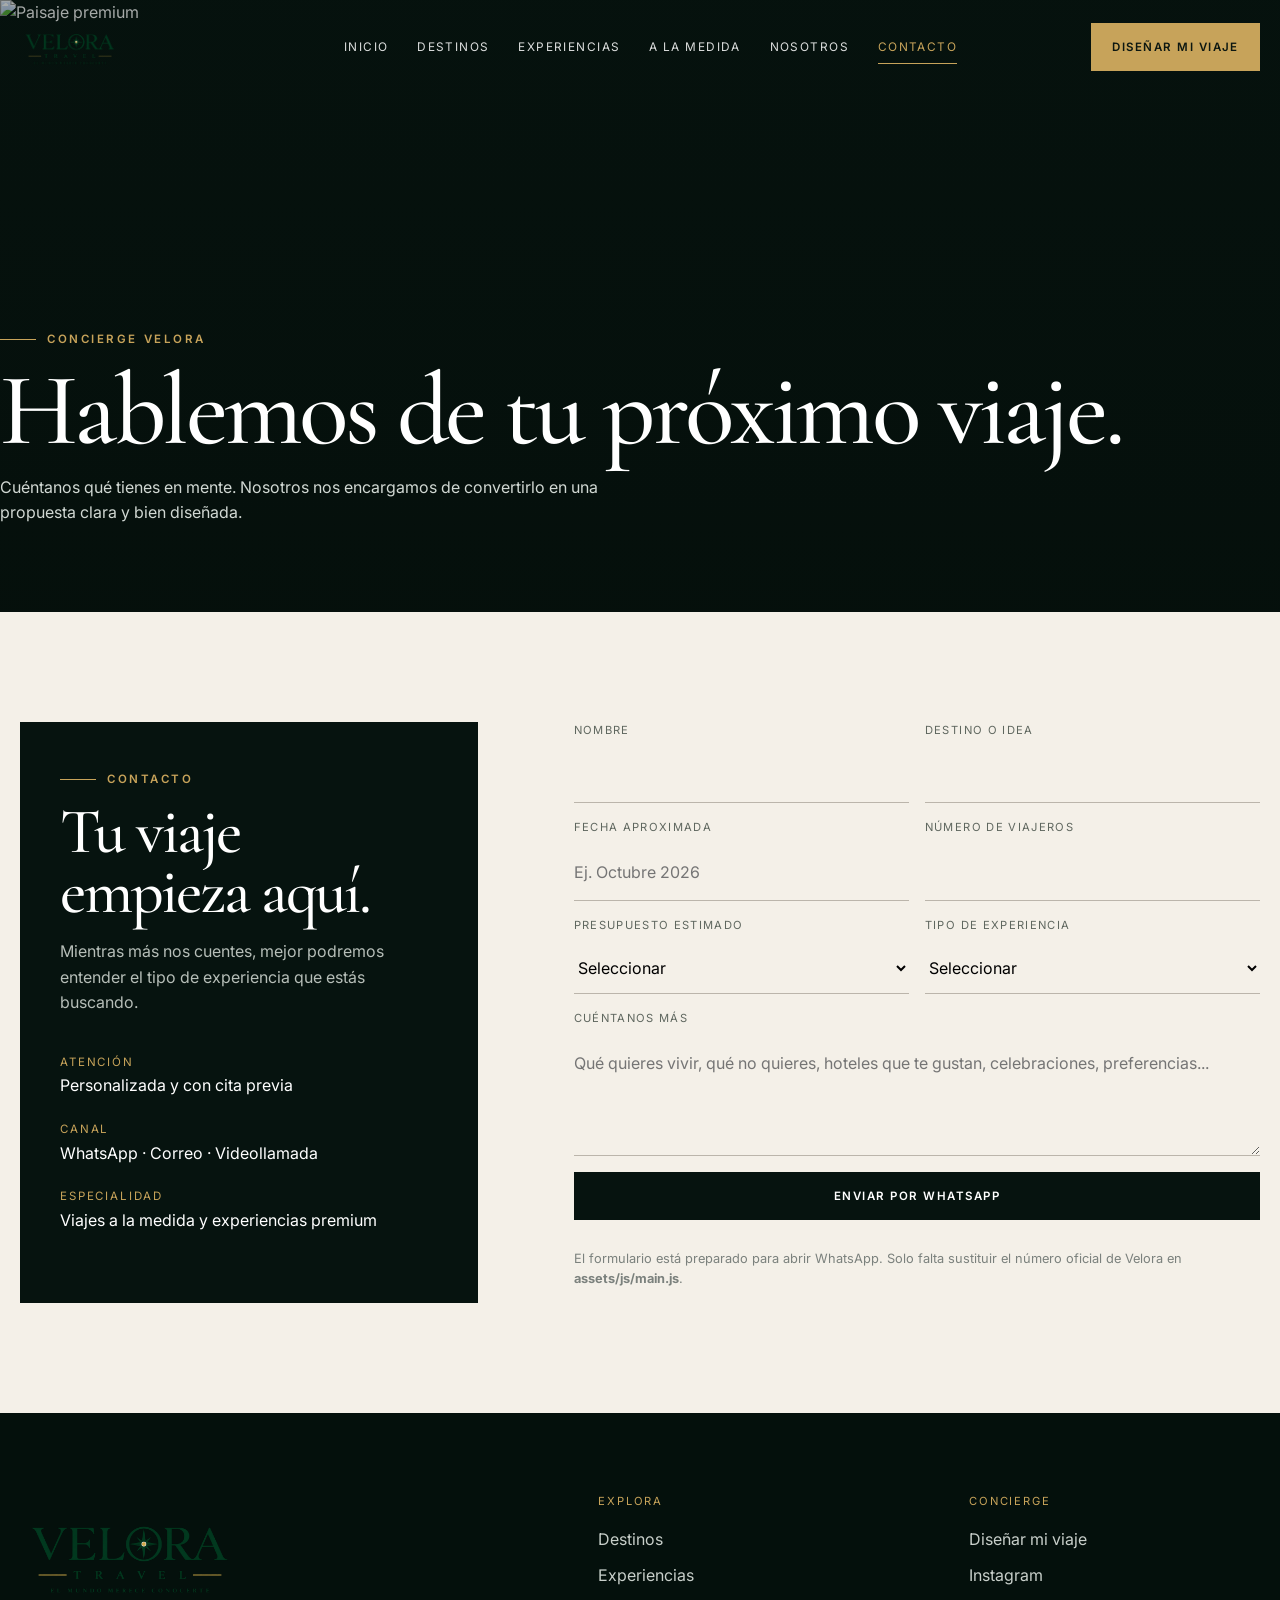
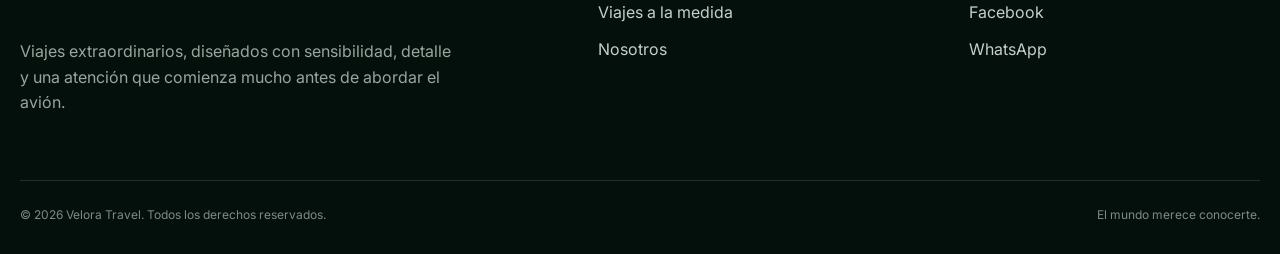
==== contacto.html @ b44f4434 "Sitio web inicial de Velora Travel" ====
<!doctype html>
<html lang="es">
<head>
  <meta charset="utf-8">
  <meta name="viewport" content="width=device-width, initial-scale=1">
  <title>Contacto | Velora Travel</title>
  <meta name="description" content="Contacta a Velora Travel y comienza a diseñar tu próximo viaje.">
  <link rel="stylesheet" href="assets/css/styles.css">
</head>
<body>

<header class="site-header">
  <div class="container header-inner">
    <a class="brand" href="index.html" aria-label="Velora Travel">
      <img src="assets/img/velora-logo.png" alt="Velora Travel">
    </a>
    <nav class="nav" aria-label="Navegación principal">
      <a class="" href="index.html">Inicio</a>
<a class="" href="destinos.html">Destinos</a>
<a class="" href="experiencias.html">Experiencias</a>
<a class="" href="viajes-a-medida.html">A la medida</a>
<a class="" href="nosotros.html">Nosotros</a>
<a class="active" href="contacto.html">Contacto</a>
    </nav>
    <div class="header-cta">
      <a class="btn btn-gold" href="contacto.html">Diseñar mi viaje</a>
      <button class="menu-toggle" aria-label="Abrir menú"><span></span></button>
    </div>
  </div>
</header>


<main>
  <section class="page-hero">
    <div class="hero-media">
      <img src="https://images.unsplash.com/photo-1469474968028-56623f02e42e?auto=format&fit=crop&w=2200&q=90" alt="Paisaje premium">
    </div>
    <div class="container hero-content">
      <span class="eyebrow">Concierge Velora</span>
      <h1 class="section-title">Hablemos de tu próximo viaje.</h1>
      <p>Cuéntanos qué tienes en mente. Nosotros nos encargamos de convertirlo en una propuesta clara y bien diseñada.</p>
    </div>
  </section>

  <section class="section">
    <div class="container contact-grid">
      <aside class="contact-card reveal">
        <span class="eyebrow">Contacto</span>
        <h2 class="section-title">Tu viaje empieza aquí.</h2>
        <p>Mientras más nos cuentes, mejor podremos entender el tipo de experiencia que estás buscando.</p>
        <div class="contact-list">
          <div><span>Atención</span><div>Personalizada y con cita previa</div></div>
          <div><span>Canal</span><div>WhatsApp · Correo · Videollamada</div></div>
          <div><span>Especialidad</span><div>Viajes a la medida y experiencias premium</div></div>
        </div>
      </aside>

      <form class="form reveal" id="travel-form">
        <div class="field"><label for="nombre">Nombre</label><input id="nombre" name="nombre" required></div>
        <div class="field"><label for="destino">Destino o idea</label><input id="destino" name="destino"></div>
        <div class="field"><label for="fecha">Fecha aproximada</label><input id="fecha" name="fecha" placeholder="Ej. Octubre 2026"></div>
        <div class="field"><label for="viajeros">Número de viajeros</label><input id="viajeros" name="viajeros" type="number" min="1"></div>
        <div class="field"><label for="presupuesto">Presupuesto estimado</label><select id="presupuesto" name="presupuesto"><option value="">Seleccionar</option><option>$50,000 – $100,000 MXN</option><option>$100,000 – $200,000 MXN</option><option>$200,000 – $400,000 MXN</option><option>$400,000+ MXN</option></select></div>
        <div class="field"><label for="experiencia">Tipo de experiencia</label><select id="experiencia" name="experiencia"><option value="">Seleccionar</option><option>Escapada premium</option><option>Luna de miel</option><option>Europa</option><option>Crucero</option><option>Safari</option><option>Viaje familiar</option><option>Otro</option></select></div>
        <div class="field full"><label for="mensaje">Cuéntanos más</label><textarea id="mensaje" name="mensaje" placeholder="Qué quieres vivir, qué no quieres, hoteles que te gustan, celebraciones, preferencias..."></textarea></div>
        <div class="field full"><button class="btn btn-dark" type="submit">Enviar por WhatsApp</button></div>
        <p class="form-note">El formulario está preparado para abrir WhatsApp. Solo falta sustituir el número oficial de Velora en <strong>assets/js/main.js</strong>.</p>
      </form>
    </div>
  </section>
</main>


<footer class="site-footer">
  <div class="container">
    <div class="footer-grid">
      <div>
        <img class="footer-logo" src="assets/img/velora-logo.png" alt="Velora Travel">
        <p class="footer-copy">Viajes extraordinarios, diseñados con sensibilidad, detalle y una atención que comienza mucho antes de abordar el avión.</p>
      </div>
      <div>
        <div class="footer-title">Explora</div>
        <div class="footer-links">
          <a href="destinos.html">Destinos</a>
          <a href="experiencias.html">Experiencias</a>
          <a href="viajes-a-medida.html">Viajes a la medida</a>
          <a href="nosotros.html">Nosotros</a>
        </div>
      </div>
      <div>
        <div class="footer-title">Concierge</div>
        <div class="footer-links">
          <a href="contacto.html">Diseñar mi viaje</a>
          <a href="#">Instagram</a>
          <a href="#">Facebook</a>
          <a href="#">WhatsApp</a>
        </div>
      </div>
    </div>
    <div class="footer-bottom">
      <span>© 2026 Velora Travel. Todos los derechos reservados.</span>
      <span>El mundo merece conocerte.</span>
    </div>
  </div>
</footer>

<script src="assets/js/main.js"></script>
</body>
</html>
---- assets/css/styles.css ----
@import url('https://fonts.googleapis.com/css2?family=Cormorant+Garamond:wght@400;500;600;700&family=Inter:wght@300;400;500;600&display=swap');

:root{
  --green-950:#06130f;
  --green-900:#0a1d16;
  --green-800:#0e2a1f;
  --green-700:#123d2a;
  --gold:#c7a35a;
  --gold-soft:#dcc48d;
  --ivory:#f4f0e8;
  --sand:#d8d0c4;
  --ink:#161816;
  --muted:#7d837e;
  --white:#ffffff;
  --max:1280px;
  --shadow:0 24px 70px rgba(0,0,0,.18);
}

*{box-sizing:border-box}
html{scroll-behavior:smooth}
body{
  margin:0;
  font-family:'Inter',sans-serif;
  background:var(--ivory);
  color:var(--ink);
  line-height:1.6;
}
body.menu-open{overflow:hidden}
img{max-width:100%;display:block}
a{text-decoration:none;color:inherit}
button,input,textarea,select{font:inherit}

.container{
  width:min(calc(100% - 40px),var(--max));
  margin-inline:auto;
}

.eyebrow{
  display:inline-flex;
  align-items:center;
  gap:.7rem;
  font-size:.72rem;
  letter-spacing:.22em;
  text-transform:uppercase;
  font-weight:600;
  color:var(--gold);
}
.eyebrow::before{
  content:"";
  width:36px;
  height:1px;
  background:currentColor;
}

.section{
  padding:110px 0;
}
.section-dark{
  background:var(--green-950);
  color:var(--ivory);
}
.section-title{
  margin:.8rem 0 1rem;
  font-family:'Cormorant Garamond',serif;
  font-size:clamp(2.7rem,5vw,5rem);
  font-weight:500;
  line-height:.95;
  letter-spacing:-.035em;
}
.section-lead{
  max-width:680px;
  color:#646b66;
  font-size:1rem;
}
.section-dark .section-lead{color:#aeb7b1}

.btn{
  display:inline-flex;
  align-items:center;
  justify-content:center;
  gap:.75rem;
  min-height:48px;
  padding:0 1.25rem;
  border:1px solid transparent;
  text-transform:uppercase;
  letter-spacing:.13em;
  font-size:.72rem;
  font-weight:600;
  transition:.3s ease;
  cursor:pointer;
}
.btn-gold{
  background:var(--gold);
  color:#0c1711;
}
.btn-gold:hover{background:var(--gold-soft);transform:translateY(-2px)}
.btn-outline{
  border-color:rgba(255,255,255,.36);
  color:var(--white);
  background:transparent;
}
.btn-outline:hover{border-color:var(--gold);color:var(--gold)}
.btn-dark{
  background:var(--green-950);
  color:white;
}
.btn-dark:hover{background:var(--green-700)}

.site-header{
  position:fixed;
  inset:0 0 auto 0;
  z-index:50;
  transition:.3s ease;
  color:white;
}
.site-header.scrolled{
  background:rgba(6,19,15,.94);
  backdrop-filter:blur(14px);
  box-shadow:0 10px 30px rgba(0,0,0,.12);
}
.header-inner{
  min-height:94px;
  display:grid;
  grid-template-columns:auto 1fr auto;
  align-items:center;
  gap:2rem;
}
.brand{
  display:flex;
  align-items:center;
}
.brand img{
  width:190px;
  max-height:56px;
  object-fit:contain;
  object-position:left center;
}
.nav{
  display:flex;
  justify-content:center;
  gap:1.8rem;
}
.nav a{
  font-size:.74rem;
  letter-spacing:.12em;
  text-transform:uppercase;
  color:rgba(255,255,255,.86);
  position:relative;
}
.nav a::after{
  content:"";
  position:absolute;
  left:0; right:100%;
  bottom:-8px;
  height:1px;
  background:var(--gold);
  transition:.3s ease;
}
.nav a:hover::after,.nav a.active::after{right:0}
.nav a.active{color:var(--gold)}
.header-cta{display:flex;align-items:center;gap:1rem}
.menu-toggle{
  display:none;
  width:44px;height:44px;
  border:1px solid rgba(255,255,255,.25);
  background:transparent;
  color:white;
  align-items:center;
  justify-content:center;
}
.menu-toggle span,.menu-toggle span::before,.menu-toggle span::after{
  display:block;width:18px;height:1px;background:currentColor;position:relative;
}
.menu-toggle span::before,.menu-toggle span::after{
  content:"";position:absolute;left:0;
}
.menu-toggle span::before{top:-6px}
.menu-toggle span::after{top:6px}

.hero{
  min-height:100svh;
  position:relative;
  color:white;
  display:flex;
  align-items:end;
  overflow:hidden;
  background:#06130f;
}
.hero-media{
  position:absolute;inset:0;
}
.hero-media::after{
  content:"";
  position:absolute;inset:0;
  background:
    linear-gradient(180deg,rgba(4,16,11,.28),rgba(4,16,11,.15) 40%,rgba(4,16,11,.86) 94%),
    linear-gradient(90deg,rgba(4,16,11,.72),rgba(4,16,11,.08) 60%);
}
.hero-media img{
  width:100%;height:100%;object-fit:cover;
  animation:slowZoom 18s ease-in-out infinite alternate;
}
@keyframes slowZoom{from{transform:scale(1.01)}to{transform:scale(1.08)}}
.hero-content{
  position:relative;
  z-index:2;
  padding:180px 0 88px;
  width:100%;
}
.hero-grid{
  display:grid;
  grid-template-columns:minmax(0,1.3fr) minmax(300px,.7fr);
  gap:5rem;
  align-items:end;
}
.hero h1{
  margin:1rem 0 1.4rem;
  max-width:880px;
  font-family:'Cormorant Garamond',serif;
  font-size:clamp(4rem,8.5vw,8.2rem);
  line-height:.83;
  font-weight:500;
  letter-spacing:-.055em;
}
.hero h1 em{
  color:var(--gold-soft);
  font-weight:400;
}
.hero-copy{
  max-width:500px;
  color:#d7ddd9;
  font-size:1.02rem;
}
.hero-actions{display:flex;gap:.8rem;flex-wrap:wrap;margin-top:2rem}
.hero-note{
  border-left:1px solid rgba(255,255,255,.35);
  padding-left:1.5rem;
  color:#d2d9d4;
  max-width:360px;
}
.hero-note strong{
  display:block;
  color:white;
  font-family:'Cormorant Garamond',serif;
  font-size:1.7rem;
  font-weight:500;
  margin-bottom:.5rem;
}

.intro-grid{
  display:grid;
  grid-template-columns:.8fr 1.2fr;
  gap:7rem;
  align-items:start;
}
.intro-copy p{max-width:720px;color:#5d655f;font-size:1.04rem}
.signature{
  margin-top:2.2rem;
  font-family:'Cormorant Garamond',serif;
  font-style:italic;
  font-size:1.6rem;
  color:var(--green-700);
}

.feature-grid{
  display:grid;
  grid-template-columns:repeat(3,1fr);
  gap:1px;
  background:#d8d2c7;
  border:1px solid #d8d2c7;
}
.feature{
  background:var(--ivory);
  padding:2.1rem;
  min-height:300px;
}
.feature-index{
  font-family:'Cormorant Garamond',serif;
  color:var(--gold);
  font-size:2rem;
}
.feature h3{
  margin:3.8rem 0 .7rem;
  font-family:'Cormorant Garamond',serif;
  font-size:2rem;
  font-weight:600;
}
.feature p{color:#707871;font-size:.92rem}

.destinations-grid{
  display:grid;
  grid-template-columns:1.2fr .8fr .8fr;
  grid-auto-rows:310px;
  gap:16px;
  margin-top:3rem;
}
.destination-card{
  position:relative;
  overflow:hidden;
  color:white;
  isolation:isolate;
}
.destination-card:first-child{grid-row:span 2}
.destination-card img{
  width:100%;height:100%;object-fit:cover;
  transition:transform .8s cubic-bezier(.2,.7,.2,1);
}
.destination-card::after{
  content:"";position:absolute;inset:0;
  background:linear-gradient(180deg,rgba(3,12,8,.05),rgba(3,12,8,.72));
  z-index:1;
}
.destination-card:hover img{transform:scale(1.06)}
.destination-meta{
  position:absolute;z-index:2;left:1.5rem;right:1.5rem;bottom:1.35rem;
}
.destination-meta small{
  text-transform:uppercase;letter-spacing:.16em;color:var(--gold-soft);font-size:.68rem;
}
.destination-meta h3{
  margin:.25rem 0 0;
  font-family:'Cormorant Garamond',serif;
  font-size:2rem;font-weight:500;
}

.editorial{
  display:grid;
  grid-template-columns:1fr 1fr;
  min-height:700px;
}
.editorial-media img{width:100%;height:100%;object-fit:cover}
.editorial-copy{
  background:var(--green-950);
  color:white;
  padding:8vw;
  display:flex;
  flex-direction:column;
  justify-content:center;
}
.editorial-copy p{color:#b8c0ba;max-width:520px}

.experience-row{
  display:grid;
  grid-template-columns:1fr 1fr;
  gap:4rem;
  align-items:center;
  padding:3.2rem 0;
  border-top:1px solid #d5d0c7;
}
.experience-row:last-child{border-bottom:1px solid #d5d0c7}
.experience-row h3{
  font-family:'Cormorant Garamond',serif;
  font-size:clamp(2.2rem,4vw,4rem);
  font-weight:500;
  margin:.4rem 0;
}
.experience-row p{color:#68706a;max-width:600px}

.testimonial{
  max-width:900px;
  margin:auto;
  text-align:center;
}
.testimonial blockquote{
  margin:1.2rem 0;
  font-family:'Cormorant Garamond',serif;
  font-size:clamp(2.4rem,5vw,4.8rem);
  line-height:1.05;
  font-weight:500;
}
.testimonial cite{
  font-style:normal;
  color:#9ca69f;
  font-size:.78rem;
  letter-spacing:.14em;
  text-transform:uppercase;
}

.page-hero{
  min-height:68svh;
  position:relative;
  display:flex;
  align-items:end;
  color:white;
  background:#06130f;
}
.page-hero .hero-media::after{
  background:linear-gradient(180deg,rgba(5,15,11,.35),rgba(5,15,11,.82));
}
.page-hero .hero-content{padding-bottom:70px}
.page-hero h1{
  margin:.8rem 0;
  font-size:clamp(4rem,8vw,7rem);
}
.page-hero p{max-width:620px;color:#d1d8d3}

.collection-grid{
  display:grid;
  grid-template-columns:repeat(2,1fr);
  gap:24px;
}
.collection-card{
  background:white;
  overflow:hidden;
  box-shadow:0 16px 50px rgba(0,0,0,.06);
}
.collection-card img{width:100%;height:360px;object-fit:cover}
.collection-body{padding:1.8rem}
.collection-body h3{
  font-family:'Cormorant Garamond',serif;
  font-size:2.3rem;margin:.2rem 0 .8rem;
}
.collection-body p{color:#727a74}
.tags{display:flex;gap:.5rem;flex-wrap:wrap;margin-top:1rem}
.tag{
  font-size:.65rem;text-transform:uppercase;letter-spacing:.12em;
  border:1px solid #d8d0c6;padding:.45rem .7rem;
}

.steps{
  display:grid;
  grid-template-columns:repeat(4,1fr);
  gap:1px;
  background:rgba(255,255,255,.12);
  margin-top:3rem;
}
.step{padding:2rem;background:var(--green-900);min-height:260px}
.step strong{
  display:block;color:var(--gold);font-family:'Cormorant Garamond',serif;font-size:2rem;
}
.step h3{font-family:'Cormorant Garamond',serif;font-size:1.7rem;font-weight:500}
.step p{color:#aeb6b0;font-size:.9rem}

.about-grid{
  display:grid;
  grid-template-columns:1fr 1fr;
  gap:5rem;
  align-items:center;
}
.about-grid img{width:100%;height:640px;object-fit:cover}
.about-copy p{color:#667068}

.contact-grid{
  display:grid;
  grid-template-columns:.8fr 1.2fr;
  gap:6rem;
}
.contact-card{
  background:var(--green-950);color:white;padding:2.5rem;
}
.contact-card p{color:#b6beb8}
.contact-list{display:grid;gap:1rem;margin-top:2rem}
.contact-list span{color:var(--gold);font-size:.72rem;text-transform:uppercase;letter-spacing:.16em}
.form{
  display:grid;
  grid-template-columns:1fr 1fr;
  gap:1rem;
}
.field{display:flex;flex-direction:column;gap:.5rem}
.field.full{grid-column:1/-1}
.field label{
  font-size:.7rem;text-transform:uppercase;letter-spacing:.12em;color:#5f675f;
}
.field input,.field textarea,.field select{
  border:0;border-bottom:1px solid #bbb5ab;background:transparent;
  padding:.9rem 0;outline:none;
}
.field textarea{min-height:120px;resize:vertical}
.field input:focus,.field textarea:focus,.field select:focus{border-color:var(--gold)}
.form-note{grid-column:1/-1;color:#7b817d;font-size:.8rem}

.cta-banner{
  background:var(--gold);
  color:#132018;
}
.cta-banner .container{
  min-height:280px;
  display:flex;
  align-items:center;
  justify-content:space-between;
  gap:3rem;
}
.cta-banner h2{
  margin:0;
  font-family:'Cormorant Garamond',serif;
  font-size:clamp(2.6rem,5vw,5rem);
  max-width:750px;
  line-height:.98;
  font-weight:600;
}

.site-footer{
  background:#04100c;
  color:white;
  padding:80px 0 30px;
}
.footer-grid{
  display:grid;
  grid-template-columns:1.2fr .7fr .7fr;
  gap:5rem;
}
.footer-logo{width:220px;margin-bottom:1.4rem}
.footer-copy{color:#9ba59e;max-width:440px}
.footer-links{display:grid;gap:.7rem;color:#c8cfca}
.footer-title{
  color:var(--gold);text-transform:uppercase;letter-spacing:.16em;font-size:.7rem;margin-bottom:1rem;
}
.footer-bottom{
  border-top:1px solid rgba(255,255,255,.12);
  margin-top:3rem;padding-top:1.5rem;
  display:flex;justify-content:space-between;gap:2rem;
  color:#7f8a83;font-size:.75rem;
}

.reveal{
  opacity:0;
  transform:translateY(24px);
  transition:opacity .75s ease, transform .75s ease;
}
.reveal.visible{opacity:1;transform:none}

@media(max-width:1024px){
  .nav{display:none}
  .header-inner{grid-template-columns:1fr auto}
  .header-cta .btn{display:none}
  .menu-toggle{display:flex}
  .nav.mobile-open{
    display:flex;
    position:fixed;
    inset:94px 0 0 0;
    background:var(--green-950);
    flex-direction:column;
    align-items:center;
    justify-content:center;
    gap:1.8rem;
  }
  .nav.mobile-open a{font-size:1rem}
  .hero-grid,.intro-grid,.about-grid,.contact-grid{grid-template-columns:1fr;gap:3rem}
  .hero-note{display:none}
  .destinations-grid{grid-template-columns:1fr 1fr}
  .destination-card:first-child{grid-row:span 1;grid-column:span 2}
  .editorial{grid-template-columns:1fr}
  .editorial-media{min-height:520px}
  .steps{grid-template-columns:1fr 1fr}
  .footer-grid{grid-template-columns:1fr 1fr}
}
@media(max-width:720px){
  .container{width:min(calc(100% - 28px),var(--max))}
  .section{padding:80px 0}
  .header-inner{min-height:78px}
  .brand img{width:155px}
  .nav.mobile-open{inset:78px 0 0 0}
  .hero-content{padding:140px 0 60px}
  .hero h1{font-size:clamp(3.7rem,18vw,5.8rem)}
  .hero-actions{flex-direction:column;align-items:stretch}
  .feature-grid,.collection-grid,.steps,.footer-grid,.form{grid-template-columns:1fr}
  .feature{min-height:auto}
  .feature h3{margin-top:2rem}
  .destinations-grid{grid-template-columns:1fr;grid-auto-rows:360px}
  .destination-card:first-child{grid-column:span 1}
  .experience-row{grid-template-columns:1fr;gap:1rem}
  .editorial-copy{padding:70px 24px}
  .about-grid img{height:500px}
  .field.full{grid-column:auto}
  .cta-banner .container{flex-direction:column;align-items:flex-start;padding-top:50px;padding-bottom:50px}
  .footer-bottom{flex-direction:column}
}
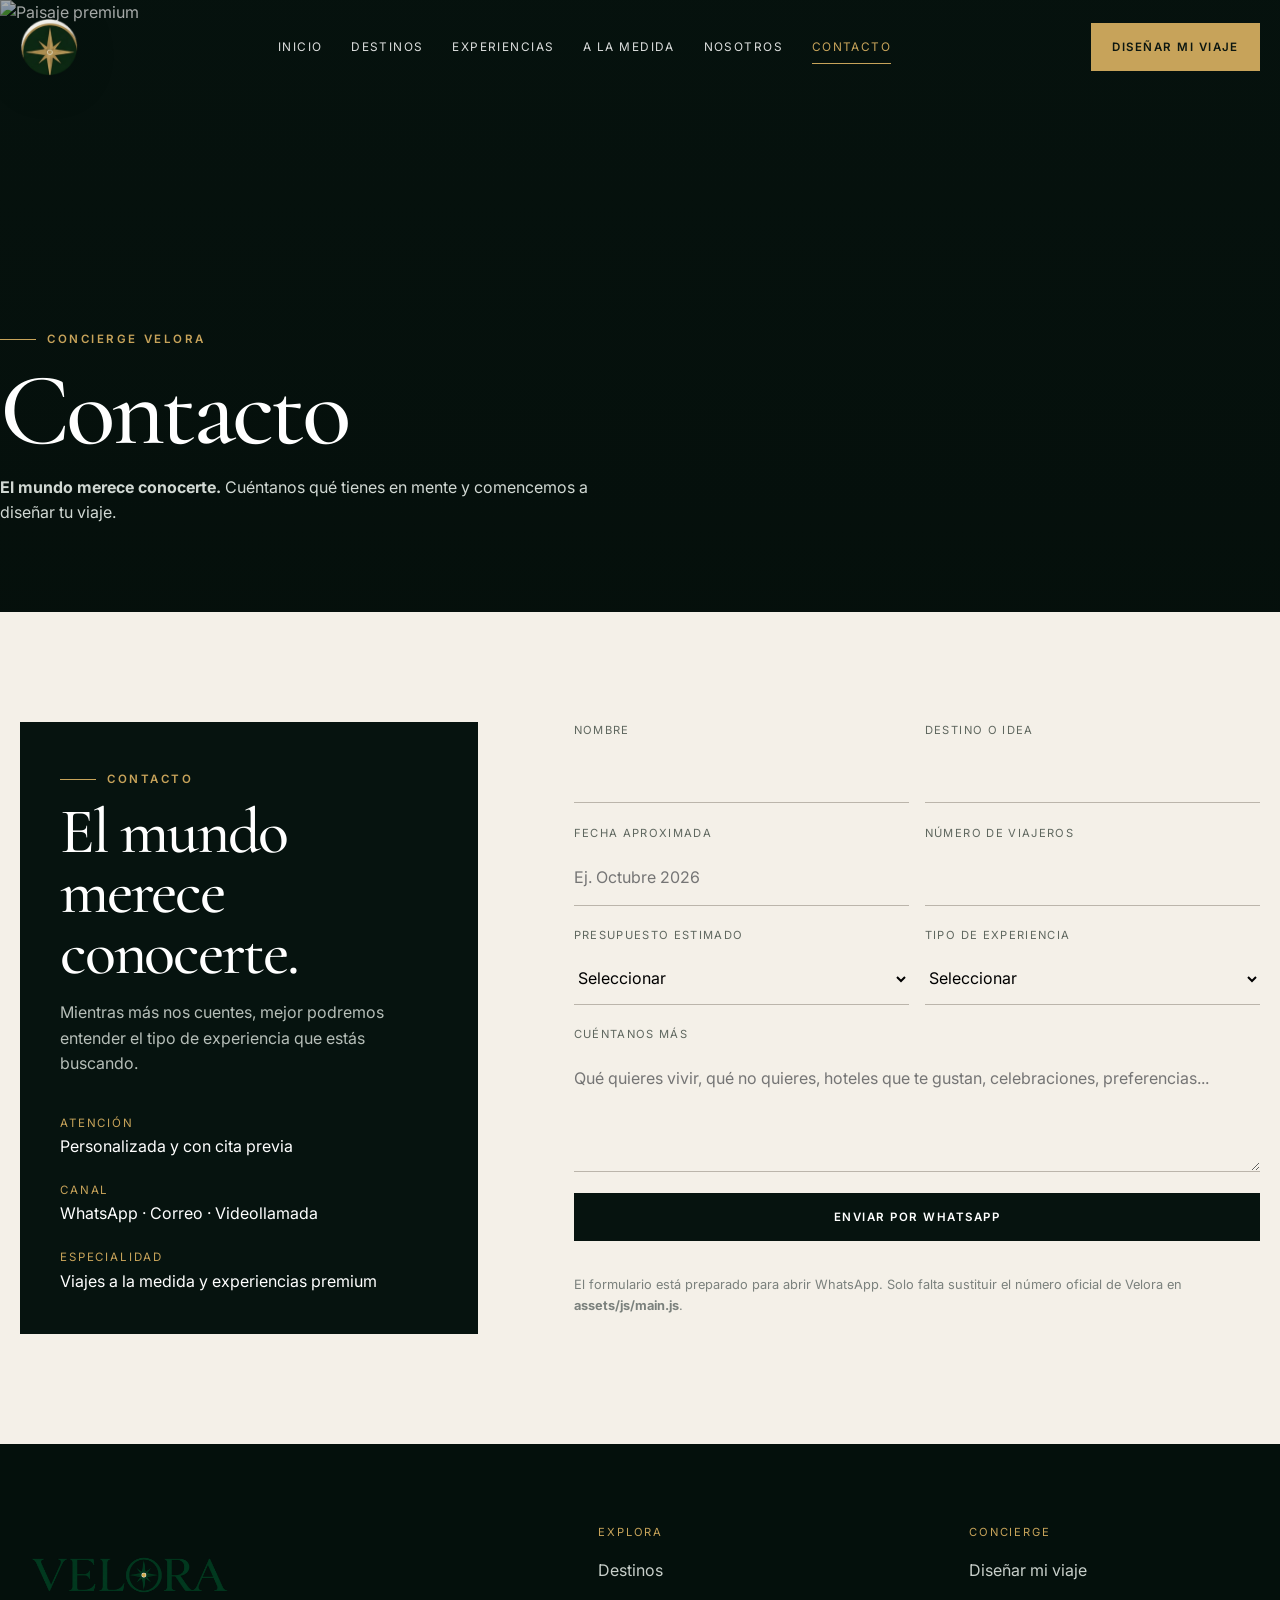
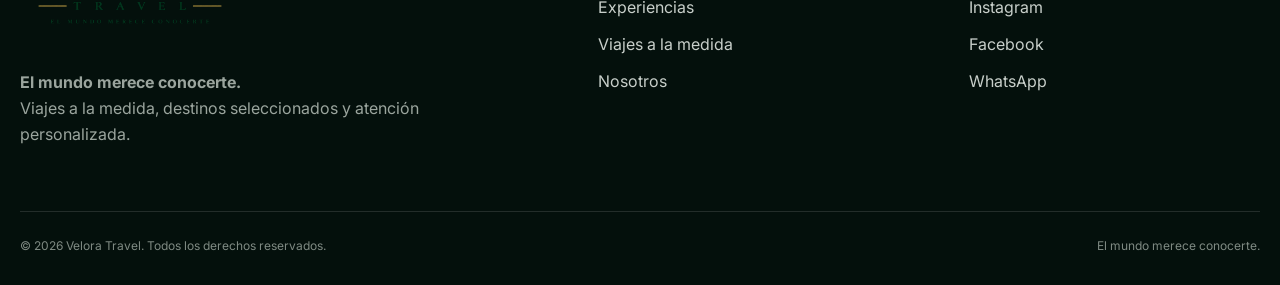
==== commit b7232af3: "Actualizacion website" ====
--- a/contacto.html
+++ b/contacto.html
@@ -5,6 +5,7 @@
   <meta name="viewport" content="width=device-width, initial-scale=1">
   <title>Contacto | Velora Travel</title>
   <meta name="description" content="Contacta a Velora Travel y comienza a diseñar tu próximo viaje.">
+  <link rel="icon" type="image/png" href="assets/img/velora-isotipo.png">
   <link rel="stylesheet" href="assets/css/styles.css">
 </head>
 <body>
@@ -12,7 +13,7 @@
 <header class="site-header">
   <div class="container header-inner">
     <a class="brand" href="index.html" aria-label="Velora Travel">
-      <img src="assets/img/velora-logo.png" alt="Velora Travel">
+      <img src="assets/img/velora-isotipo.png" alt="Velora Travel">
     </a>
     <nav class="nav" aria-label="Navegación principal">
       <a class="" href="index.html">Inicio</a>
@@ -37,8 +38,8 @@
     </div>
     <div class="container hero-content">
       <span class="eyebrow">Concierge Velora</span>
-      <h1 class="section-title">Hablemos de tu próximo viaje.</h1>
-      <p>Cuéntanos qué tienes en mente. Nosotros nos encargamos de convertirlo en una propuesta clara y bien diseñada.</p>
+      <h1 class="section-title">Contacto</h1>
+      <p><strong>El mundo merece conocerte.</strong> Cuéntanos qué tienes en mente y comencemos a diseñar tu viaje.</p>
     </div>
   </section>
 
@@ -46,7 +47,7 @@
     <div class="container contact-grid">
       <aside class="contact-card reveal">
         <span class="eyebrow">Contacto</span>
-        <h2 class="section-title">Tu viaje empieza aquí.</h2>
+        <h2 class="section-title">El mundo merece conocerte.</h2>
         <p>Mientras más nos cuentes, mejor podremos entender el tipo de experiencia que estás buscando.</p>
         <div class="contact-list">
           <div><span>Atención</span><div>Personalizada y con cita previa</div></div>
@@ -76,7 +77,7 @@
     <div class="footer-grid">
       <div>
         <img class="footer-logo" src="assets/img/velora-logo.png" alt="Velora Travel">
-        <p class="footer-copy">Viajes extraordinarios, diseñados con sensibilidad, detalle y una atención que comienza mucho antes de abordar el avión.</p>
+        <p class="footer-copy"><strong>El mundo merece conocerte.</strong><br>Viajes a la medida, destinos seleccionados y atención personalizada.</p>
       </div>
       <div>
         <div class="footer-title">Explora</div>
--- a/assets/css/styles.css
+++ b/assets/css/styles.css
@@ -131,10 +131,12 @@
   align-items:center;
 }
 .brand img{
-  width:190px;
-  max-height:56px;
+  width:58px;
+  height:58px;
+  max-height:none;
   object-fit:contain;
-  object-position:left center;
+  object-position:center;
+  filter:drop-shadow(0 8px 20px rgba(0,0,0,.14));
 }
 .nav{
   display:flex;
@@ -272,21 +274,58 @@
 }
 .feature{
   background:var(--ivory);
-  padding:2.1rem;
-  min-height:300px;
-}
-.feature-index{
-  font-family:'Cormorant Garamond',serif;
+  color:var(--ink);
+  padding:2.35rem;
+  min-height:320px;
+  position:relative;
+  overflow:hidden;
+  transition:transform .45s ease, background .45s ease, box-shadow .45s ease;
+}
+.feature::after{
+  content:"";
+  position:absolute;
+  width:150px;
+  height:150px;
+  right:-70px;
+  bottom:-70px;
+  border:1px solid rgba(199,163,90,.28);
+  border-radius:50%;
+  transition:transform .6s ease, opacity .6s ease;
+}
+.feature:hover{
+  transform:translateY(-6px);
+  background:#f8f4ed;
+  box-shadow:0 24px 55px rgba(6,19,15,.08);
+  z-index:2;
+}
+.feature:hover::after{transform:scale(1.18);opacity:.75}
+.feature-icon,.step-icon{
+  width:54px;
+  height:54px;
+  display:inline-flex;
+  align-items:center;
+  justify-content:center;
   color:var(--gold);
-  font-size:2rem;
-}
+  transition:transform .45s ease, color .45s ease;
+}
+.feature-icon svg,.step-icon svg{
+  width:100%;
+  height:100%;
+  fill:none;
+  stroke:currentColor;
+  stroke-width:1.25;
+  stroke-linecap:round;
+  stroke-linejoin:round;
+}
+.feature:hover .feature-icon{transform:translateY(-4px) rotate(2deg);color:var(--green-700)}
 .feature h3{
-  margin:3.8rem 0 .7rem;
-  font-family:'Cormorant Garamond',serif;
-  font-size:2rem;
+  margin:3rem 0 .7rem;
+  font-family:'Cormorant Garamond',serif;
+  font-size:2.15rem;
+  line-height:1;
   font-weight:600;
 }
-.feature p{color:#707871;font-size:.92rem}
+.feature p{color:#707871;font-size:.92rem;max-width:320px}
 
 .destinations-grid{
   display:grid;
@@ -362,6 +401,9 @@
   margin:auto;
   text-align:center;
 }
+.testimonial-mark{width:78px;height:78px;object-fit:contain;margin:0 auto 1.6rem;filter:drop-shadow(0 12px 28px rgba(0,0,0,.18));animation:markFloat 6s ease-in-out infinite}
+.testimonial-copy{max-width:620px;margin:1.2rem auto 0;color:#aeb7b1}
+@keyframes markFloat{0%,100%{transform:translateY(0)}50%{transform:translateY(-7px)}}
 .testimonial blockquote{
   margin:1.2rem 0;
   font-family:'Cormorant Garamond',serif;
@@ -389,6 +431,7 @@
   background:linear-gradient(180deg,rgba(5,15,11,.35),rgba(5,15,11,.82));
 }
 .page-hero .hero-content{padding-bottom:70px}
+.page-hero .hero-media img{animation:slowZoom 22s ease-in-out infinite alternate}
 .page-hero h1{
   margin:.8rem 0;
   font-size:clamp(4rem,8vw,7rem);
@@ -404,8 +447,11 @@
   background:white;
   overflow:hidden;
   box-shadow:0 16px 50px rgba(0,0,0,.06);
-}
-.collection-card img{width:100%;height:360px;object-fit:cover}
+  transition:transform .45s ease, box-shadow .45s ease;
+}
+.collection-card:hover{transform:translateY(-6px);box-shadow:0 26px 70px rgba(6,19,15,.11)}
+.collection-card img{width:100%;height:360px;object-fit:cover;transition:transform .8s cubic-bezier(.2,.7,.2,1)}
+.collection-card:hover img{transform:scale(1.035)}
 .collection-body{padding:1.8rem}
 .collection-body h3{
   font-family:'Cormorant Garamond',serif;
@@ -425,10 +471,10 @@
   background:rgba(255,255,255,.12);
   margin-top:3rem;
 }
-.step{padding:2rem;background:var(--green-900);min-height:260px}
-.step strong{
-  display:block;color:var(--gold);font-family:'Cormorant Garamond',serif;font-size:2rem;
-}
+.step{padding:2.2rem;background:var(--green-900);min-height:280px;transition:background .4s ease, transform .4s ease}
+.step:hover{background:var(--green-800);transform:translateY(-4px)}
+.step-icon{color:var(--gold);width:48px;height:48px;margin-bottom:2.5rem}
+.step:hover .step-icon{transform:translateY(-3px) rotate(-2deg);color:var(--gold-soft)}
 .step h3{font-family:'Cormorant Garamond',serif;font-size:1.7rem;font-weight:500}
 .step p{color:#aeb6b0;font-size:.9rem}
 
@@ -519,6 +565,9 @@
   transition:opacity .75s ease, transform .75s ease;
 }
 .reveal.visible{opacity:1;transform:none}
+.feature-grid .reveal:nth-child(2),.steps .step:nth-child(2){transition-delay:.07s}
+.feature-grid .reveal:nth-child(3),.steps .step:nth-child(3){transition-delay:.14s}
+.steps .step:nth-child(4){transition-delay:.21s}
 
 @media(max-width:1024px){
   .nav{display:none}
@@ -549,7 +598,7 @@
   .container{width:min(calc(100% - 28px),var(--max))}
   .section{padding:80px 0}
   .header-inner{min-height:78px}
-  .brand img{width:155px}
+  .brand img{width:50px;height:50px}
   .nav.mobile-open{inset:78px 0 0 0}
   .hero-content{padding:140px 0 60px}
   .hero h1{font-size:clamp(3.7rem,18vw,5.8rem)}
@@ -566,3 +615,9 @@
   .cta-banner .container{flex-direction:column;align-items:flex-start;padding-top:50px;padding-bottom:50px}
   .footer-bottom{flex-direction:column}
 }
+
+
+@media (prefers-reduced-motion: reduce){
+  html{scroll-behavior:auto}
+  *,*::before,*::after{animation-duration:.01ms!important;animation-iteration-count:1!important;transition-duration:.01ms!important}
+}
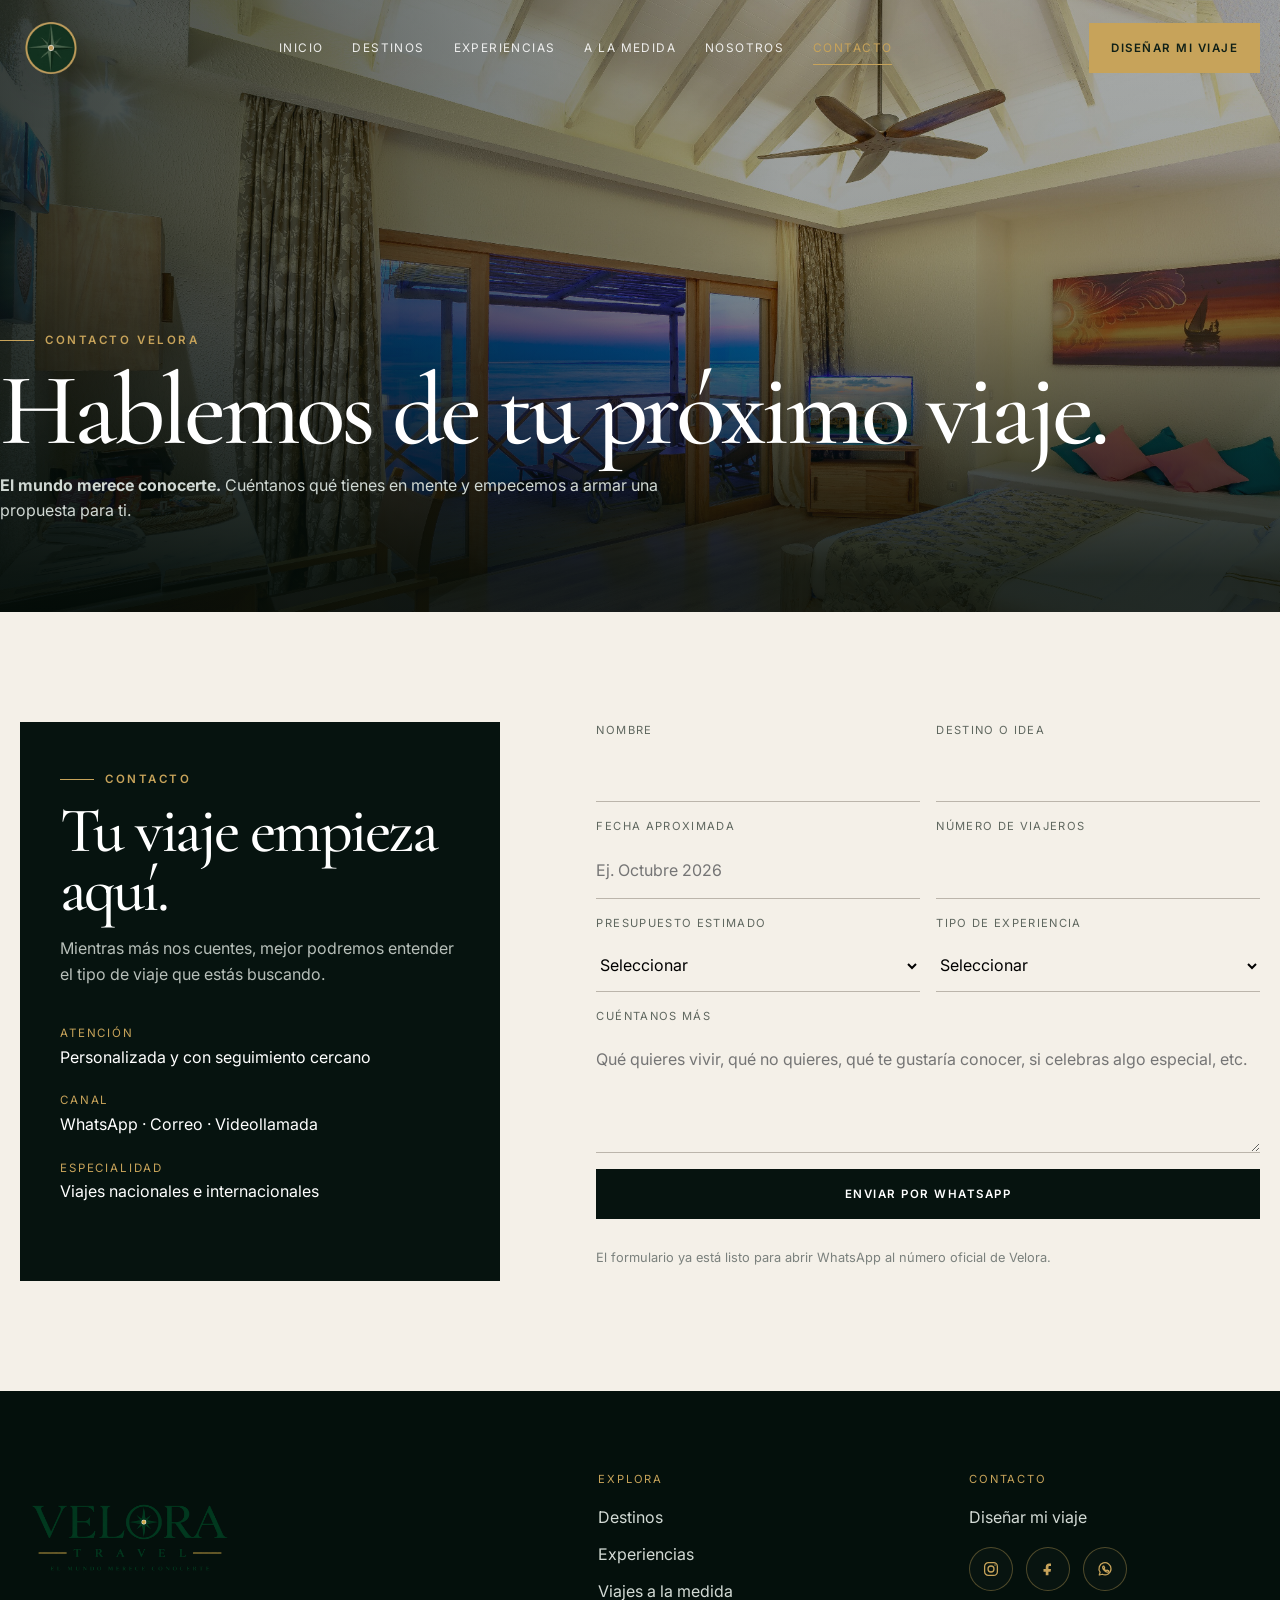
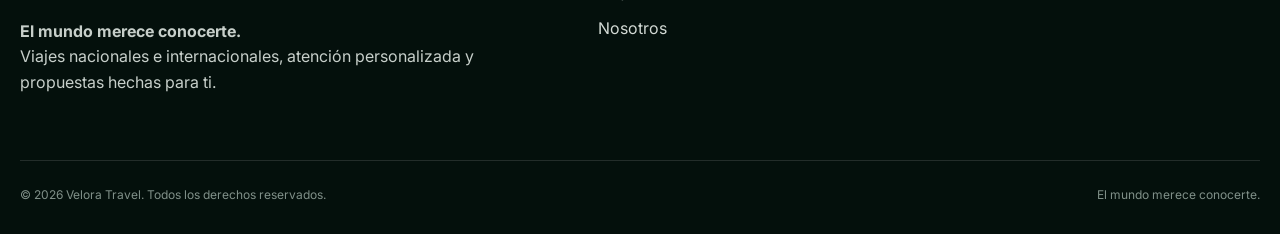
==== commit 907b5547: "Update Velora Travel design and destinations" ====
--- a/contacto.html
+++ b/contacto.html
@@ -4,12 +4,11 @@
   <meta charset="utf-8">
   <meta name="viewport" content="width=device-width, initial-scale=1">
   <title>Contacto | Velora Travel</title>
-  <meta name="description" content="Contacta a Velora Travel y comienza a diseñar tu próximo viaje.">
+  <meta name="description" content="Contacta a Velora Travel y comienza a planear tu próximo viaje.">
   <link rel="icon" type="image/png" href="assets/img/velora-isotipo.png">
   <link rel="stylesheet" href="assets/css/styles.css">
 </head>
 <body>
-
 <header class="site-header">
   <div class="container header-inner">
     <a class="brand" href="index.html" aria-label="Velora Travel">
@@ -30,16 +29,15 @@
   </div>
 </header>
 
-
 <main>
   <section class="page-hero">
     <div class="hero-media">
-      <img src="https://images.unsplash.com/photo-1469474968028-56623f02e42e?auto=format&fit=crop&w=2200&q=90" alt="Paisaje premium">
+      <img src="assets/img/contacto-hero.jpg" alt="Habitación con vista al mar">
     </div>
     <div class="container hero-content">
-      <span class="eyebrow">Concierge Velora</span>
-      <h1 class="section-title">Contacto</h1>
-      <p><strong>El mundo merece conocerte.</strong> Cuéntanos qué tienes en mente y comencemos a diseñar tu viaje.</p>
+      <span class="eyebrow">Contacto Velora</span>
+      <h1 class="section-title">Hablemos de tu próximo viaje.</h1>
+      <p><strong>El mundo merece conocerte.</strong> Cuéntanos qué tienes en mente y empecemos a armar una propuesta para ti.</p>
     </div>
   </section>
 
@@ -47,12 +45,12 @@
     <div class="container contact-grid">
       <aside class="contact-card reveal">
         <span class="eyebrow">Contacto</span>
-        <h2 class="section-title">El mundo merece conocerte.</h2>
-        <p>Mientras más nos cuentes, mejor podremos entender el tipo de experiencia que estás buscando.</p>
+        <h2 class="section-title">Tu viaje empieza aquí.</h2>
+        <p>Mientras más nos cuentes, mejor podremos entender el tipo de viaje que estás buscando.</p>
         <div class="contact-list">
-          <div><span>Atención</span><div>Personalizada y con cita previa</div></div>
+          <div><span>Atención</span><div>Personalizada y con seguimiento cercano</div></div>
           <div><span>Canal</span><div>WhatsApp · Correo · Videollamada</div></div>
-          <div><span>Especialidad</span><div>Viajes a la medida y experiencias premium</div></div>
+          <div><span>Especialidad</span><div>Viajes nacionales e internacionales</div></div>
         </div>
       </aside>
 
@@ -61,11 +59,11 @@
         <div class="field"><label for="destino">Destino o idea</label><input id="destino" name="destino"></div>
         <div class="field"><label for="fecha">Fecha aproximada</label><input id="fecha" name="fecha" placeholder="Ej. Octubre 2026"></div>
         <div class="field"><label for="viajeros">Número de viajeros</label><input id="viajeros" name="viajeros" type="number" min="1"></div>
-        <div class="field"><label for="presupuesto">Presupuesto estimado</label><select id="presupuesto" name="presupuesto"><option value="">Seleccionar</option><option>$50,000 – $100,000 MXN</option><option>$100,000 – $200,000 MXN</option><option>$200,000 – $400,000 MXN</option><option>$400,000+ MXN</option></select></div>
-        <div class="field"><label for="experiencia">Tipo de experiencia</label><select id="experiencia" name="experiencia"><option value="">Seleccionar</option><option>Escapada premium</option><option>Luna de miel</option><option>Europa</option><option>Crucero</option><option>Safari</option><option>Viaje familiar</option><option>Otro</option></select></div>
-        <div class="field full"><label for="mensaje">Cuéntanos más</label><textarea id="mensaje" name="mensaje" placeholder="Qué quieres vivir, qué no quieres, hoteles que te gustan, celebraciones, preferencias..."></textarea></div>
+        <div class="field"><label for="presupuesto">Presupuesto estimado</label><select id="presupuesto" name="presupuesto"><option value="">Seleccionar</option><option>$10,000 – $30,000 MXN</option><option>$30,000 – $60,000 MXN</option><option>$60,000 – $120,000 MXN</option><option>$120,000+ MXN</option></select></div>
+        <div class="field"><label for="experiencia">Tipo de experiencia</label><select id="experiencia" name="experiencia"><option value="">Seleccionar</option><option>Bacalar</option><option>Escapada nacional</option><option>Viaje internacional</option><option>Luna de miel</option><option>Viaje familiar</option><option>Otro</option></select></div>
+        <div class="field full"><label for="mensaje">Cuéntanos más</label><textarea id="mensaje" name="mensaje" placeholder="Qué quieres vivir, qué no quieres, qué te gustaría conocer, si celebras algo especial, etc."></textarea></div>
         <div class="field full"><button class="btn btn-dark" type="submit">Enviar por WhatsApp</button></div>
-        <p class="form-note">El formulario está preparado para abrir WhatsApp. Solo falta sustituir el número oficial de Velora en <strong>assets/js/main.js</strong>.</p>
+        <p class="form-note">El formulario ya está listo para abrir WhatsApp al número oficial de Velora.</p>
       </form>
     </div>
   </section>
@@ -77,7 +75,7 @@
     <div class="footer-grid">
       <div>
         <img class="footer-logo" src="assets/img/velora-logo.png" alt="Velora Travel">
-        <p class="footer-copy"><strong>El mundo merece conocerte.</strong><br>Viajes a la medida, destinos seleccionados y atención personalizada.</p>
+        <p class="footer-copy"><strong>El mundo merece conocerte.</strong><br>Viajes nacionales e internacionales, atención personalizada y propuestas hechas para ti.</p>
       </div>
       <div>
         <div class="footer-title">Explora</div>
@@ -89,12 +87,20 @@
         </div>
       </div>
       <div>
-        <div class="footer-title">Concierge</div>
+        <div class="footer-title">Contacto</div>
         <div class="footer-links">
           <a href="contacto.html">Diseñar mi viaje</a>
-          <a href="#">Instagram</a>
-          <a href="#">Facebook</a>
-          <a href="#">WhatsApp</a>
+        </div>
+        <div class="footer-social" aria-label="Redes sociales de Velora Travel">
+          <a class="social-btn" href="#" aria-label="Instagram">
+            <svg viewBox="0 0 24 24" aria-hidden="true"><rect x="3.5" y="3.5" width="17" height="17" rx="5"></rect><circle cx="12" cy="12" r="4"></circle><circle cx="17.4" cy="6.6" r=".9" fill="currentColor" stroke="none"></circle></svg>
+          </a>
+          <a class="social-btn" href="#" aria-label="Facebook">
+            <svg viewBox="0 0 24 24" aria-hidden="true"><path d="M14.5 8H16V4.8c-.7-.1-1.6-.2-2.6-.2-2.6 0-4.4 1.6-4.4 4.7V12H6v3.6h3v4.8h3.6v-4.8h2.9L16 12h-3.4V9.6c0-1 .3-1.6 1.9-1.6Z" fill="currentColor" stroke="none"></path></svg>
+          </a>
+          <a class="social-btn" href="https://wa.me/5215519000905" target="_blank" rel="noopener" aria-label="WhatsApp">
+            <svg viewBox="0 0 24 24" aria-hidden="true"><path d="M20 11.8A8 8 0 0 1 8.4 19l-4 1 1.1-3.8A8 8 0 1 1 20 11.8Z"></path><path d="M9.2 8.6c.2-.4.4-.4.6-.4h.5c.2 0 .4 0 .5.4l.7 1.7c.1.3 0 .4-.1.6l-.4.5c-.1.1-.2.3 0 .5.3.6 1 1.6 2.2 2.2.2.1.4.1.5 0l.5-.4c.2-.1.3-.2.6-.1l1.7.7c.4.1.4.3.4.5v.5c0 .2 0 .4-.4.6-.4.2-1 .4-1.6.3-.9-.1-2.1-.5-3.6-2-1.8-1.7-2.3-3.1-2.4-4 0-.5.1-1.1.3-1.5Z"></path></svg>
+          </a>
         </div>
       </div>
     </div>
@@ -107,4 +113,4 @@
 
 <script src="assets/js/main.js"></script>
 </body>
-</html>
+</html>
--- a/assets/css/styles.css
+++ b/assets/css/styles.css
@@ -4,19 +4,18 @@
 :root{
   --green-950:#06130f;
   --green-900:#0a1d16;
-  --green-800:#0e2a1f;
-  --green-700:#123d2a;
+  --green-800:#103225;
+  --green-700:#174534;
   --gold:#c7a35a;
-  --gold-soft:#dcc48d;
+  --gold-soft:#ddc78e;
   --ivory:#f4f0e8;
+  --ivory-strong:#f9f5ee;
   --sand:#d8d0c4;
-  --ink:#161816;
-  --muted:#7d837e;
+  --ink:#151716;
+  --muted:#6a726d;
   --white:#ffffff;
   --max:1280px;
-  --shadow:0 24px 70px rgba(0,0,0,.18);
-}
-
+}
 *{box-sizing:border-box}
 html{scroll-behavior:smooth}
 body{
@@ -27,14 +26,10 @@
   line-height:1.6;
 }
 body.menu-open{overflow:hidden}
-img{max-width:100%;display:block}
+img{display:block;max-width:100%}
 a{text-decoration:none;color:inherit}
 button,input,textarea,select{font:inherit}
-
-.container{
-  width:min(calc(100% - 40px),var(--max));
-  margin-inline:auto;
-}
+.container{width:min(calc(100% - 40px),var(--max));margin-inline:auto}
 
 .eyebrow{
   display:inline-flex;
@@ -48,71 +43,41 @@
 }
 .eyebrow::before{
   content:"";
-  width:36px;
+  width:34px;
   height:1px;
   background:currentColor;
 }
-
-.section{
-  padding:110px 0;
-}
-.section-dark{
-  background:var(--green-950);
-  color:var(--ivory);
-}
+.section{padding:110px 0}
+.section-dark{background:var(--green-950);color:var(--ivory)}
 .section-title{
-  margin:.8rem 0 1rem;
+  margin:.85rem 0 1rem;
   font-family:'Cormorant Garamond',serif;
-  font-size:clamp(2.7rem,5vw,5rem);
   font-weight:500;
-  line-height:.95;
-  letter-spacing:-.035em;
-}
-.section-lead{
-  max-width:680px;
-  color:#646b66;
-  font-size:1rem;
-}
+  line-height:.92;
+  letter-spacing:-.04em;
+  font-size:clamp(2.8rem,5vw,5.15rem);
+}
+.section-lead{max-width:720px;color:#636a65}
 .section-dark .section-lead{color:#aeb7b1}
+.lead-copy{max-width:760px;color:#616963}
 
 .btn{
-  display:inline-flex;
-  align-items:center;
-  justify-content:center;
-  gap:.75rem;
-  min-height:48px;
-  padding:0 1.25rem;
-  border:1px solid transparent;
-  text-transform:uppercase;
-  letter-spacing:.13em;
-  font-size:.72rem;
-  font-weight:600;
-  transition:.3s ease;
-  cursor:pointer;
-}
-.btn-gold{
-  background:var(--gold);
-  color:#0c1711;
-}
-.btn-gold:hover{background:var(--gold-soft);transform:translateY(-2px)}
-.btn-outline{
-  border-color:rgba(255,255,255,.36);
-  color:var(--white);
-  background:transparent;
-}
+  display:inline-flex;align-items:center;justify-content:center;gap:.65rem;
+  min-height:50px;padding:0 1.3rem;border:1px solid transparent;
+  text-transform:uppercase;letter-spacing:.13em;font-size:.72rem;font-weight:600;
+  cursor:pointer;transition:transform .3s ease, background .3s ease, color .3s ease, border-color .3s ease;
+}
+.btn:hover{transform:translateY(-2px)}
+.btn-gold{background:var(--gold);color:#102017}
+.btn-gold:hover{background:var(--gold-soft)}
+.btn-outline{border-color:rgba(255,255,255,.36);color:white;background:transparent}
 .btn-outline:hover{border-color:var(--gold);color:var(--gold)}
-.btn-dark{
-  background:var(--green-950);
-  color:white;
-}
+.btn-dark{background:var(--green-950);color:white}
 .btn-dark:hover{background:var(--green-700)}
 
 .site-header{
-  position:fixed;
-  inset:0 0 auto 0;
-  z-index:50;
-  transition:.3s ease;
-  color:white;
+  position:fixed;inset:0 0 auto 0;z-index:50;
+  color:white;transition:.35s ease;
 }
 .site-header.scrolled{
   background:rgba(6,19,15,.94);
@@ -120,454 +85,259 @@
   box-shadow:0 10px 30px rgba(0,0,0,.12);
 }
 .header-inner{
-  min-height:94px;
+  min-height:96px;
   display:grid;
   grid-template-columns:auto 1fr auto;
   align-items:center;
   gap:2rem;
 }
 .brand{
-  display:flex;
-  align-items:center;
+  width:62px;height:62px;
+  display:flex;align-items:center;justify-content:center;
 }
 .brand img{
-  width:58px;
-  height:58px;
-  max-height:none;
-  object-fit:contain;
-  object-position:center;
-  filter:drop-shadow(0 8px 20px rgba(0,0,0,.14));
-}
-.nav{
-  display:flex;
-  justify-content:center;
-  gap:1.8rem;
-}
+  width:52px;height:52px;object-fit:contain;object-position:center;
+  filter:drop-shadow(0 10px 24px rgba(0,0,0,.18));
+}
+.nav{display:flex;justify-content:center;gap:1.8rem}
 .nav a{
-  font-size:.74rem;
-  letter-spacing:.12em;
-  text-transform:uppercase;
-  color:rgba(255,255,255,.86);
-  position:relative;
+  font-size:.74rem;letter-spacing:.12em;text-transform:uppercase;
+  color:rgba(255,255,255,.88);position:relative;
 }
 .nav a::after{
-  content:"";
-  position:absolute;
-  left:0; right:100%;
-  bottom:-8px;
-  height:1px;
-  background:var(--gold);
-  transition:.3s ease;
+  content:"";position:absolute;left:0;right:100%;bottom:-8px;height:1px;
+  background:var(--gold);transition:.3s ease;
 }
 .nav a:hover::after,.nav a.active::after{right:0}
 .nav a.active{color:var(--gold)}
 .header-cta{display:flex;align-items:center;gap:1rem}
 .menu-toggle{
-  display:none;
-  width:44px;height:44px;
-  border:1px solid rgba(255,255,255,.25);
-  background:transparent;
-  color:white;
-  align-items:center;
-  justify-content:center;
+  display:none;width:44px;height:44px;border:1px solid rgba(255,255,255,.25);
+  background:transparent;color:white;align-items:center;justify-content:center;
 }
 .menu-toggle span,.menu-toggle span::before,.menu-toggle span::after{
   display:block;width:18px;height:1px;background:currentColor;position:relative;
 }
-.menu-toggle span::before,.menu-toggle span::after{
-  content:"";position:absolute;left:0;
-}
+.menu-toggle span::before,.menu-toggle span::after{content:"";position:absolute;left:0}
 .menu-toggle span::before{top:-6px}
 .menu-toggle span::after{top:6px}
 
+.hero,.page-hero{
+  position:relative;overflow:hidden;background:var(--green-950);color:white;
+}
 .hero{
-  min-height:100svh;
-  position:relative;
-  color:white;
-  display:flex;
-  align-items:end;
-  overflow:hidden;
-  background:#06130f;
-}
-.hero-media{
-  position:absolute;inset:0;
-}
+  min-height:100svh;display:flex;align-items:end;
+}
+.page-hero{
+  min-height:68svh;display:flex;align-items:end;
+}
+.hero-media{position:absolute;inset:0}
 .hero-media::after{
-  content:"";
-  position:absolute;inset:0;
+  content:"";position:absolute;inset:0;
   background:
-    linear-gradient(180deg,rgba(4,16,11,.28),rgba(4,16,11,.15) 40%,rgba(4,16,11,.86) 94%),
-    linear-gradient(90deg,rgba(4,16,11,.72),rgba(4,16,11,.08) 60%);
+    linear-gradient(180deg,rgba(3,12,8,.22),rgba(3,12,8,.3) 42%,rgba(3,12,8,.86) 94%),
+    linear-gradient(90deg,rgba(3,12,8,.72),rgba(3,12,8,.12) 62%);
 }
 .hero-media img{
   width:100%;height:100%;object-fit:cover;
   animation:slowZoom 18s ease-in-out infinite alternate;
 }
-@keyframes slowZoom{from{transform:scale(1.01)}to{transform:scale(1.08)}}
-.hero-content{
-  position:relative;
-  z-index:2;
-  padding:180px 0 88px;
-  width:100%;
-}
+.page-hero .hero-media img{animation:slowZoom 22s ease-in-out infinite alternate}
+@keyframes slowZoom{from{transform:scale(1.01)}to{transform:scale(1.07)}}
+.hero-content{position:relative;z-index:2;width:100%;padding:180px 0 88px}
+.page-hero .hero-content{padding-bottom:72px}
 .hero-grid{
-  display:grid;
-  grid-template-columns:minmax(0,1.3fr) minmax(300px,.7fr);
-  gap:5rem;
-  align-items:end;
+  display:grid;grid-template-columns:minmax(0,1.2fr) minmax(300px,.8fr);
+  gap:4.5rem;align-items:end;
 }
 .hero h1{
-  margin:1rem 0 1.4rem;
-  max-width:880px;
-  font-family:'Cormorant Garamond',serif;
-  font-size:clamp(4rem,8.5vw,8.2rem);
-  line-height:.83;
-  font-weight:500;
-  letter-spacing:-.055em;
-}
-.hero h1 em{
-  color:var(--gold-soft);
-  font-weight:400;
-}
-.hero-copy{
-  max-width:500px;
-  color:#d7ddd9;
-  font-size:1.02rem;
-}
+  margin:1rem 0 1.3rem;max-width:880px;
+  font-family:'Cormorant Garamond',serif;font-weight:500;
+  font-size:clamp(4.2rem,8.6vw,8rem);line-height:.83;letter-spacing:-.055em;
+}
+.hero h1 em{color:var(--gold-soft);font-weight:400}
+.hero-copy{max-width:560px;color:#d4ddd8;font-size:1.03rem}
 .hero-actions{display:flex;gap:.8rem;flex-wrap:wrap;margin-top:2rem}
 .hero-note{
-  border-left:1px solid rgba(255,255,255,.35);
-  padding-left:1.5rem;
-  color:#d2d9d4;
+  border-left:1px solid rgba(255,255,255,.35);padding-left:1.5rem;color:#d2d9d5;
   max-width:360px;
 }
 .hero-note strong{
-  display:block;
-  color:white;
-  font-family:'Cormorant Garamond',serif;
-  font-size:1.7rem;
-  font-weight:500;
-  margin-bottom:.5rem;
-}
+  display:block;margin-bottom:.5rem;color:white;
+  font-family:'Cormorant Garamond',serif;font-size:1.8rem;font-weight:500;
+}
+.page-hero h1{font-size:clamp(4rem,8vw,7rem);margin:.8rem 0}
+.page-hero p{max-width:680px;color:#d0d8d3}
 
 .intro-grid{
-  display:grid;
-  grid-template-columns:.8fr 1.2fr;
-  gap:7rem;
-  align-items:start;
-}
-.intro-copy p{max-width:720px;color:#5d655f;font-size:1.04rem}
+  display:grid;grid-template-columns:.84fr 1.16fr;gap:6rem;align-items:start;
+}
+.intro-copy p{max-width:740px;color:#5e6761;font-size:1.04rem}
 .signature{
-  margin-top:2.2rem;
-  font-family:'Cormorant Garamond',serif;
-  font-style:italic;
-  font-size:1.6rem;
-  color:var(--green-700);
+  margin-top:2rem;font-family:'Cormorant Garamond',serif;
+  font-style:italic;font-size:1.7rem;color:var(--green-700);
 }
 
 .feature-grid{
-  display:grid;
-  grid-template-columns:repeat(3,1fr);
-  gap:1px;
-  background:#d8d2c7;
-  border:1px solid #d8d2c7;
+  display:grid;grid-template-columns:repeat(3,1fr);gap:1px;
+  background:#d8d2c7;border:1px solid #d8d2c7;
 }
 .feature{
-  background:var(--ivory);
-  color:var(--ink);
-  padding:2.35rem;
-  min-height:320px;
-  position:relative;
-  overflow:hidden;
-  transition:transform .45s ease, background .45s ease, box-shadow .45s ease;
+  background:var(--ivory);padding:2.25rem;min-height:330px;position:relative;
+  overflow:hidden;transition:transform .4s ease, background .4s ease, box-shadow .4s ease;
 }
 .feature::after{
-  content:"";
-  position:absolute;
-  width:150px;
-  height:150px;
-  right:-70px;
-  bottom:-70px;
-  border:1px solid rgba(199,163,90,.28);
-  border-radius:50%;
-  transition:transform .6s ease, opacity .6s ease;
-}
-.feature:hover{
-  transform:translateY(-6px);
-  background:#f8f4ed;
-  box-shadow:0 24px 55px rgba(6,19,15,.08);
-  z-index:2;
-}
+  content:"";position:absolute;right:-70px;bottom:-70px;width:155px;height:155px;
+  border:1px solid rgba(199,163,90,.28);border-radius:50%;transition:transform .5s ease, opacity .5s ease;
+}
+.feature:hover{transform:translateY(-5px);background:#f8f4ed;box-shadow:0 24px 55px rgba(6,19,15,.08);z-index:2}
 .feature:hover::after{transform:scale(1.18);opacity:.75}
 .feature-icon,.step-icon{
-  width:54px;
-  height:54px;
-  display:inline-flex;
-  align-items:center;
-  justify-content:center;
-  color:var(--gold);
-  transition:transform .45s ease, color .45s ease;
-}
+  width:54px;height:54px;display:inline-flex;align-items:center;justify-content:center;
+  color:var(--gold);transition:transform .4s ease, color .4s ease;
+}
+.feature:hover .feature-icon,.step:hover .step-icon{transform:translateY(-4px) rotate(2deg);color:var(--green-700)}
 .feature-icon svg,.step-icon svg{
-  width:100%;
-  height:100%;
-  fill:none;
-  stroke:currentColor;
-  stroke-width:1.25;
-  stroke-linecap:round;
-  stroke-linejoin:round;
-}
-.feature:hover .feature-icon{transform:translateY(-4px) rotate(2deg);color:var(--green-700)}
+  width:100%;height:100%;fill:none;stroke:currentColor;stroke-width:1.25;
+  stroke-linecap:round;stroke-linejoin:round;
+}
 .feature h3{
-  margin:3rem 0 .7rem;
-  font-family:'Cormorant Garamond',serif;
-  font-size:2.15rem;
-  line-height:1;
-  font-weight:600;
-}
-.feature p{color:#707871;font-size:.92rem;max-width:320px}
+  margin:2.6rem 0 .7rem;font-family:'Cormorant Garamond',serif;
+  font-size:2.1rem;line-height:1;font-weight:600;
+}
+.feature p{color:#707871;font-size:.93rem;max-width:340px}
 
 .destinations-grid{
-  display:grid;
-  grid-template-columns:1.2fr .8fr .8fr;
-  grid-auto-rows:310px;
-  gap:16px;
-  margin-top:3rem;
+  display:grid;grid-template-columns:1.15fr .85fr .85fr;grid-auto-rows:310px;
+  gap:16px;margin-top:3rem;
 }
 .destination-card{
-  position:relative;
-  overflow:hidden;
-  color:white;
-  isolation:isolate;
+  position:relative;overflow:hidden;color:white;isolation:isolate;
 }
 .destination-card:first-child{grid-row:span 2}
 .destination-card img{
-  width:100%;height:100%;object-fit:cover;
-  transition:transform .8s cubic-bezier(.2,.7,.2,1);
+  width:100%;height:100%;object-fit:cover;transition:transform .8s cubic-bezier(.2,.7,.2,1);
 }
 .destination-card::after{
-  content:"";position:absolute;inset:0;
-  background:linear-gradient(180deg,rgba(3,12,8,.05),rgba(3,12,8,.72));
-  z-index:1;
+  content:"";position:absolute;inset:0;background:linear-gradient(180deg,rgba(3,12,8,.03),rgba(3,12,8,.74));
 }
 .destination-card:hover img{transform:scale(1.06)}
-.destination-meta{
-  position:absolute;z-index:2;left:1.5rem;right:1.5rem;bottom:1.35rem;
-}
+.destination-meta{position:absolute;z-index:2;left:1.5rem;right:1.5rem;bottom:1.35rem}
 .destination-meta small{
   text-transform:uppercase;letter-spacing:.16em;color:var(--gold-soft);font-size:.68rem;
 }
 .destination-meta h3{
-  margin:.25rem 0 0;
-  font-family:'Cormorant Garamond',serif;
-  font-size:2rem;font-weight:500;
+  margin:.25rem 0 0;font-family:'Cormorant Garamond',serif;font-size:2rem;font-weight:500;
 }
 
 .editorial{
-  display:grid;
-  grid-template-columns:1fr 1fr;
-  min-height:700px;
+  display:grid;grid-template-columns:1fr 1fr;min-height:700px;
 }
 .editorial-media img{width:100%;height:100%;object-fit:cover}
 .editorial-copy{
-  background:var(--green-950);
-  color:white;
-  padding:8vw;
-  display:flex;
-  flex-direction:column;
-  justify-content:center;
-}
-.editorial-copy p{color:#b8c0ba;max-width:520px}
+  background:var(--green-950);color:white;padding:8vw;
+  display:flex;flex-direction:column;justify-content:center;
+}
+.editorial-copy p{color:#b8c0ba;max-width:560px}
 
 .experience-row{
-  display:grid;
-  grid-template-columns:1fr 1fr;
-  gap:4rem;
-  align-items:center;
-  padding:3.2rem 0;
-  border-top:1px solid #d5d0c7;
-}
-.experience-row:last-child{border-bottom:1px solid #d5d0c7}
+  display:grid;grid-template-columns:1fr 1fr;gap:3.5rem;align-items:center;
+  padding:3rem 0;border-top:1px solid #d8d1c6;
+}
+.experience-row:last-child{border-bottom:1px solid #d8d1c6}
 .experience-row h3{
-  font-family:'Cormorant Garamond',serif;
-  font-size:clamp(2.2rem,4vw,4rem);
-  font-weight:500;
-  margin:.4rem 0;
-}
-.experience-row p{color:#68706a;max-width:600px}
+  margin:.45rem 0;font-family:'Cormorant Garamond',serif;font-weight:500;
+  font-size:clamp(2.2rem,4vw,3.75rem);
+}
+.experience-row p{color:#667068;max-width:620px}
 
 .testimonial{
-  max-width:900px;
-  margin:auto;
-  text-align:center;
-}
-.testimonial-mark{width:78px;height:78px;object-fit:contain;margin:0 auto 1.6rem;filter:drop-shadow(0 12px 28px rgba(0,0,0,.18));animation:markFloat 6s ease-in-out infinite}
-.testimonial-copy{max-width:620px;margin:1.2rem auto 0;color:#aeb7b1}
+  max-width:900px;margin:auto;text-align:center;
+}
+.testimonial-mark{
+  width:78px;height:78px;object-fit:contain;margin:0 auto 1.5rem;
+  filter:drop-shadow(0 12px 28px rgba(0,0,0,.18));animation:markFloat 6s ease-in-out infinite;
+}
 @keyframes markFloat{0%,100%{transform:translateY(0)}50%{transform:translateY(-7px)}}
 .testimonial blockquote{
-  margin:1.2rem 0;
-  font-family:'Cormorant Garamond',serif;
-  font-size:clamp(2.4rem,5vw,4.8rem);
-  line-height:1.05;
-  font-weight:500;
-}
-.testimonial cite{
-  font-style:normal;
-  color:#9ca69f;
-  font-size:.78rem;
-  letter-spacing:.14em;
-  text-transform:uppercase;
-}
-
-.page-hero{
-  min-height:68svh;
-  position:relative;
-  display:flex;
-  align-items:end;
-  color:white;
-  background:#06130f;
-}
-.page-hero .hero-media::after{
-  background:linear-gradient(180deg,rgba(5,15,11,.35),rgba(5,15,11,.82));
-}
-.page-hero .hero-content{padding-bottom:70px}
-.page-hero .hero-media img{animation:slowZoom 22s ease-in-out infinite alternate}
-.page-hero h1{
-  margin:.8rem 0;
-  font-size:clamp(4rem,8vw,7rem);
-}
-.page-hero p{max-width:620px;color:#d1d8d3}
-
-.collection-grid{
-  display:grid;
-  grid-template-columns:repeat(2,1fr);
-  gap:24px;
-}
+  margin:1rem 0;font-family:'Cormorant Garamond',serif;
+  font-size:clamp(2.6rem,5vw,4.9rem);line-height:1.02;font-weight:500;
+}
+.testimonial-copy{max-width:650px;margin:1rem auto 0;color:#aeb6b1}
+
+.collection-group + .collection-group{margin-top:5rem}
+.group-heading{display:flex;align-items:end;justify-content:space-between;gap:2rem;margin-bottom:1.4rem}
+.group-heading p{max-width:760px;color:#687069;margin:0}
+.collection-grid{display:grid;grid-template-columns:repeat(2,1fr);gap:24px}
 .collection-card{
-  background:white;
-  overflow:hidden;
-  box-shadow:0 16px 50px rgba(0,0,0,.06);
+  background:white;overflow:hidden;box-shadow:0 16px 50px rgba(0,0,0,.06);
   transition:transform .45s ease, box-shadow .45s ease;
 }
 .collection-card:hover{transform:translateY(-6px);box-shadow:0 26px 70px rgba(6,19,15,.11)}
 .collection-card img{width:100%;height:360px;object-fit:cover;transition:transform .8s cubic-bezier(.2,.7,.2,1)}
 .collection-card:hover img{transform:scale(1.035)}
 .collection-body{padding:1.8rem}
-.collection-body h3{
-  font-family:'Cormorant Garamond',serif;
-  font-size:2.3rem;margin:.2rem 0 .8rem;
-}
+.collection-body h3{font-family:'Cormorant Garamond',serif;font-size:2.25rem;margin:.1rem 0 .8rem}
 .collection-body p{color:#727a74}
 .tags{display:flex;gap:.5rem;flex-wrap:wrap;margin-top:1rem}
-.tag{
-  font-size:.65rem;text-transform:uppercase;letter-spacing:.12em;
-  border:1px solid #d8d0c6;padding:.45rem .7rem;
-}
+.tag{font-size:.65rem;text-transform:uppercase;letter-spacing:.12em;border:1px solid #d8d0c6;padding:.45rem .7rem}
 
 .steps{
-  display:grid;
-  grid-template-columns:repeat(4,1fr);
-  gap:1px;
-  background:rgba(255,255,255,.12);
-  margin-top:3rem;
-}
-.step{padding:2.2rem;background:var(--green-900);min-height:280px;transition:background .4s ease, transform .4s ease}
+  display:grid;grid-template-columns:repeat(4,1fr);gap:1px;background:rgba(255,255,255,.12);margin-top:3rem;
+}
+.step{
+  padding:2.2rem;background:var(--green-900);min-height:280px;
+  transition:background .4s ease, transform .4s ease;
+}
 .step:hover{background:var(--green-800);transform:translateY(-4px)}
-.step-icon{color:var(--gold);width:48px;height:48px;margin-bottom:2.5rem}
-.step:hover .step-icon{transform:translateY(-3px) rotate(-2deg);color:var(--gold-soft)}
-.step h3{font-family:'Cormorant Garamond',serif;font-size:1.7rem;font-weight:500}
-.step p{color:#aeb6b0;font-size:.9rem}
-
-.about-grid{
-  display:grid;
-  grid-template-columns:1fr 1fr;
-  gap:5rem;
-  align-items:center;
-}
+.step-icon{width:48px;height:48px;margin-bottom:2.4rem;color:var(--gold)}
+.step h3{font-family:'Cormorant Garamond',serif;font-size:1.72rem;font-weight:500}
+.step p{color:#aeb6b0;font-size:.92rem}
+
+.about-grid{display:grid;grid-template-columns:1fr 1fr;gap:4.8rem;align-items:center}
 .about-grid img{width:100%;height:640px;object-fit:cover}
 .about-copy p{color:#667068}
 
-.contact-grid{
-  display:grid;
-  grid-template-columns:.8fr 1.2fr;
-  gap:6rem;
-}
-.contact-card{
-  background:var(--green-950);color:white;padding:2.5rem;
-}
-.contact-card p{color:#b6beb8}
+.contact-grid{display:grid;grid-template-columns:.84fr 1.16fr;gap:6rem}
+.contact-card{background:var(--green-950);color:white;padding:2.5rem}
+.contact-card p{color:#b7bfb9}
 .contact-list{display:grid;gap:1rem;margin-top:2rem}
 .contact-list span{color:var(--gold);font-size:.72rem;text-transform:uppercase;letter-spacing:.16em}
-.form{
-  display:grid;
-  grid-template-columns:1fr 1fr;
-  gap:1rem;
-}
-.field{display:flex;flex-direction:column;gap:.5rem}
+.form{display:grid;grid-template-columns:1fr 1fr;gap:1rem}
+.field{display:flex;flex-direction:column;gap:.45rem}
 .field.full{grid-column:1/-1}
-.field label{
-  font-size:.7rem;text-transform:uppercase;letter-spacing:.12em;color:#5f675f;
-}
+.field label{font-size:.7rem;text-transform:uppercase;letter-spacing:.12em;color:#5f675f}
 .field input,.field textarea,.field select{
-  border:0;border-bottom:1px solid #bbb5ab;background:transparent;
-  padding:.9rem 0;outline:none;
+  border:0;border-bottom:1px solid #bbb5ab;background:transparent;padding:.9rem 0;outline:none
 }
 .field textarea{min-height:120px;resize:vertical}
 .field input:focus,.field textarea:focus,.field select:focus{border-color:var(--gold)}
 .form-note{grid-column:1/-1;color:#7b817d;font-size:.8rem}
 
-.cta-banner{
-  background:var(--gold);
-  color:#132018;
-}
+.cta-banner{background:var(--gold);color:#132018}
 .cta-banner .container{
-  min-height:280px;
-  display:flex;
-  align-items:center;
-  justify-content:space-between;
-  gap:3rem;
+  min-height:280px;display:flex;align-items:center;justify-content:space-between;gap:3rem;
 }
 .cta-banner h2{
-  margin:0;
-  font-family:'Cormorant Garamond',serif;
-  font-size:clamp(2.6rem,5vw,5rem);
-  max-width:750px;
-  line-height:.98;
-  font-weight:600;
-}
-
-.site-footer{
-  background:#04100c;
-  color:white;
-  padding:80px 0 30px;
-}
-.footer-grid{
-  display:grid;
-  grid-template-columns:1.2fr .7fr .7fr;
-  gap:5rem;
-}
-.footer-logo{width:220px;margin-bottom:1.4rem}
-.footer-copy{color:#9ba59e;max-width:440px}
-.footer-links{display:grid;gap:.7rem;color:#c8cfca}
-.footer-title{
-  color:var(--gold);text-transform:uppercase;letter-spacing:.16em;font-size:.7rem;margin-bottom:1rem;
-}
+  margin:0;font-family:'Cormorant Garamond',serif;font-size:clamp(2.7rem,5vw,5rem);
+  max-width:760px;line-height:.98;font-weight:600;
+}
+
+.site-footer{background:#04100c;color:white;padding:80px 0 30px}
+.footer-grid{display:grid;grid-template-columns:1.2fr .7fr .7fr;gap:5rem}
+.footer-logo{width:220px;margin-bottom:1.5rem;display:block}
+.footer-copy{color:#c7cfca;max-width:460px}
+.footer-links{display:grid;gap:.72rem;color:#d3dad5}
+.footer-title{color:var(--gold);text-transform:uppercase;letter-spacing:.16em;font-size:.7rem;margin-bottom:1rem}
 .footer-bottom{
-  border-top:1px solid rgba(255,255,255,.12);
-  margin-top:3rem;padding-top:1.5rem;
-  display:flex;justify-content:space-between;gap:2rem;
-  color:#7f8a83;font-size:.75rem;
+  border-top:1px solid rgba(255,255,255,.12);margin-top:3rem;padding-top:1.5rem;
+  display:flex;justify-content:space-between;gap:2rem;color:#809089;font-size:.75rem;
 }
 
 .reveal{
-  opacity:0;
-  transform:translateY(24px);
-  transition:opacity .75s ease, transform .75s ease;
+  opacity:0;transform:translateY(24px);transition:opacity .75s ease, transform .75s ease;
 }
 .reveal.visible{opacity:1;transform:none}
-.feature-grid .reveal:nth-child(2),.steps .step:nth-child(2){transition-delay:.07s}
-.feature-grid .reveal:nth-child(3),.steps .step:nth-child(3){transition-delay:.14s}
-.steps .step:nth-child(4){transition-delay:.21s}
 
 @media(max-width:1024px){
   .nav{display:none}
@@ -575,14 +345,8 @@
   .header-cta .btn{display:none}
   .menu-toggle{display:flex}
   .nav.mobile-open{
-    display:flex;
-    position:fixed;
-    inset:94px 0 0 0;
-    background:var(--green-950);
-    flex-direction:column;
-    align-items:center;
-    justify-content:center;
-    gap:1.8rem;
+    display:flex;position:fixed;inset:96px 0 0 0;background:var(--green-950);
+    flex-direction:column;align-items:center;justify-content:center;gap:1.8rem;
   }
   .nav.mobile-open a{font-size:1rem}
   .hero-grid,.intro-grid,.about-grid,.contact-grid{grid-template-columns:1fr;gap:3rem}
@@ -598,10 +362,11 @@
   .container{width:min(calc(100% - 28px),var(--max))}
   .section{padding:80px 0}
   .header-inner{min-height:78px}
-  .brand img{width:50px;height:50px}
+  .brand{width:54px;height:54px}
+  .brand img{width:44px;height:44px}
   .nav.mobile-open{inset:78px 0 0 0}
   .hero-content{padding:140px 0 60px}
-  .hero h1{font-size:clamp(3.7rem,18vw,5.8rem)}
+  .hero h1{font-size:clamp(3.7rem,18vw,5.9rem)}
   .hero-actions{flex-direction:column;align-items:stretch}
   .feature-grid,.collection-grid,.steps,.footer-grid,.form{grid-template-columns:1fr}
   .feature{min-height:auto}
@@ -611,13 +376,28 @@
   .experience-row{grid-template-columns:1fr;gap:1rem}
   .editorial-copy{padding:70px 24px}
   .about-grid img{height:500px}
-  .field.full{grid-column:auto}
   .cta-banner .container{flex-direction:column;align-items:flex-start;padding-top:50px;padding-bottom:50px}
   .footer-bottom{flex-direction:column}
 }
-
-
-@media (prefers-reduced-motion: reduce){
+@media(prefers-reduced-motion:reduce){
   html{scroll-behavior:auto}
   *,*::before,*::after{animation-duration:.01ms!important;animation-iteration-count:1!important;transition-duration:.01ms!important}
 }
+
+
+.footer-social{display:flex;gap:.8rem;margin-top:1rem;flex-wrap:wrap}
+.social-btn{
+  width:44px;height:44px;border-radius:999px;
+  display:inline-flex;align-items:center;justify-content:center;
+  border:1px solid rgba(212,176,93,.35);
+  background:rgba(255,255,255,.02);
+  color:var(--gold);
+  transition:transform .25s ease, background .25s ease, border-color .25s ease, color .25s ease;
+}
+.social-btn svg{width:18px;height:18px;stroke:currentColor;stroke-width:1.7;fill:none;stroke-linecap:round;stroke-linejoin:round}
+.social-btn:hover{
+  transform:translateY(-2px);
+  background:rgba(212,176,93,.12);
+  border-color:rgba(212,176,93,.65);
+  color:#f0d28f;
+}
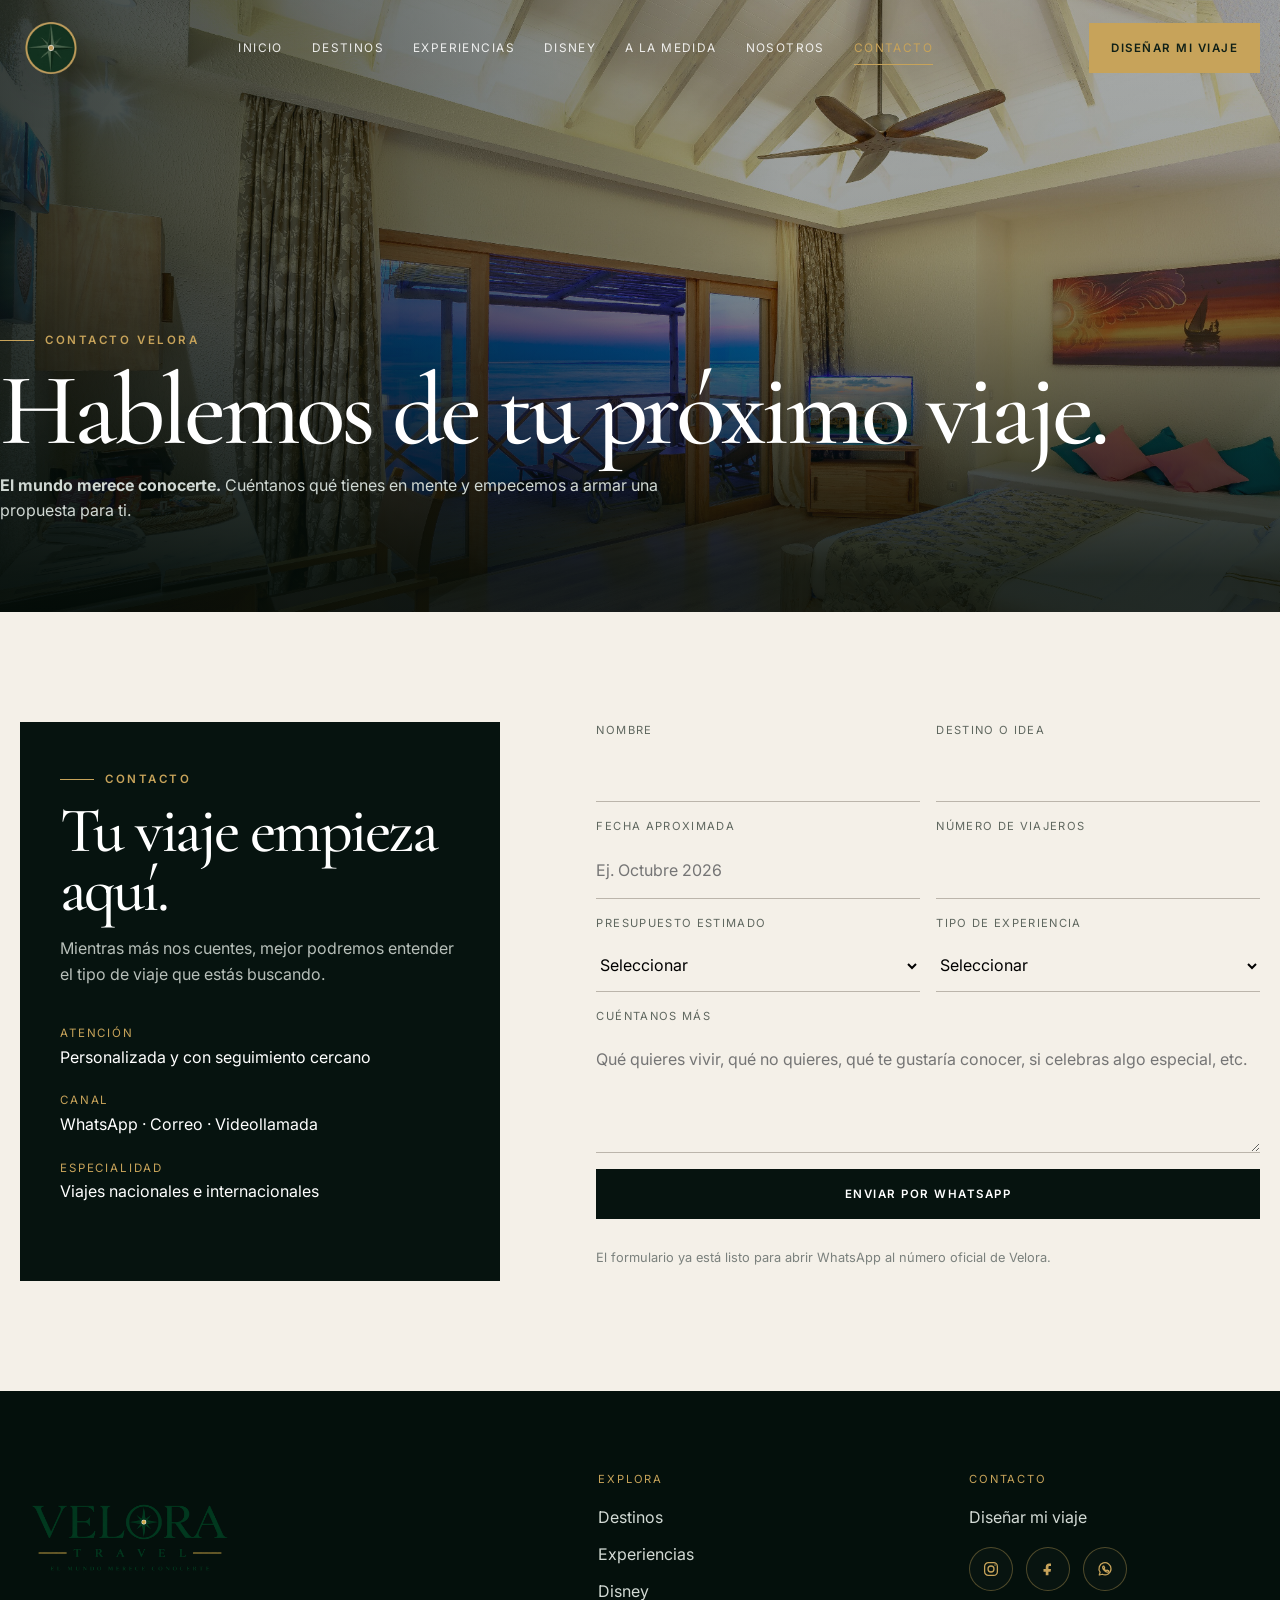
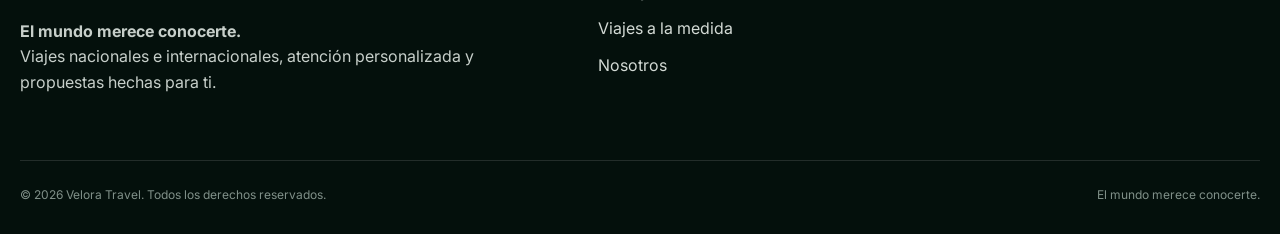
==== commit 04129fe8: "Agrega seccion de disney y actualiza contacto de velora" ====
--- a/contacto.html
+++ b/contacto.html
@@ -1,116 +1,112 @@
 <!doctype html>
 <html lang="es">
 <head>
-  <meta charset="utf-8">
-  <meta name="viewport" content="width=device-width, initial-scale=1">
-  <title>Contacto | Velora Travel</title>
-  <meta name="description" content="Contacta a Velora Travel y comienza a planear tu próximo viaje.">
-  <link rel="icon" type="image/png" href="assets/img/velora-isotipo.png">
-  <link rel="stylesheet" href="assets/css/styles.css">
-</head>
+<meta charset="utf-8"/>
+<meta content="width=device-width, initial-scale=1" name="viewport"/>
+<title>Contacto | Velora Travel</title>
+<meta content="Contacta a Velora Travel y comienza a planear tu próximo viaje por WhatsApp." name="description"/>
+<link href="assets/img/velora-isotipo.png" rel="icon" type="image/png"/>
+<link href="assets/css/styles.css" rel="stylesheet"/>
+<meta content="#06130f" name="theme-color"/><link href="https://veloratravel.com.mx/contacto.html" rel="canonical"/><meta content="es_MX" property="og:locale"/><meta content="website" property="og:type"/><meta content="Velora Travel" property="og:site_name"/><meta content="Contacto | Velora Travel" property="og:title"/><meta content="Contacta a Velora Travel y comienza a planear tu próximo viaje por WhatsApp." property="og:description"/><meta content="https://veloratravel.com.mx/contacto.html" property="og:url"/><link href="https://fonts.googleapis.com" rel="preconnect"/><link crossorigin="anonymous" href="https://fonts.gstatic.com" rel="preconnect"/></head>
 <body>
 <header class="site-header">
-  <div class="container header-inner">
-    <a class="brand" href="index.html" aria-label="Velora Travel">
-      <img src="assets/img/velora-isotipo.png" alt="Velora Travel">
-    </a>
-    <nav class="nav" aria-label="Navegación principal">
-      <a class="" href="index.html">Inicio</a>
+<div class="container header-inner">
+<a aria-label="Velora Travel" class="brand" href="index.html">
+<img alt="Velora Travel" decoding="async" height="555" src="assets/img/velora-isotipo.png" width="555"/>
+</a>
+<nav aria-label="Navegación principal" class="nav" id="main-nav">
+<a class="" href="index.html">Inicio</a>
 <a class="" href="destinos.html">Destinos</a>
 <a class="" href="experiencias.html">Experiencias</a>
+<a class="" href="disney.html">Disney</a>
 <a class="" href="viajes-a-medida.html">A la medida</a>
 <a class="" href="nosotros.html">Nosotros</a>
 <a class="active" href="contacto.html">Contacto</a>
-    </nav>
-    <div class="header-cta">
-      <a class="btn btn-gold" href="contacto.html">Diseñar mi viaje</a>
-      <button class="menu-toggle" aria-label="Abrir menú"><span></span></button>
-    </div>
-  </div>
+</nav>
+<div class="header-cta">
+<a class="btn btn-gold" href="contacto.html">Diseñar mi viaje</a>
+<button aria-controls="main-nav" aria-expanded="false" aria-label="Abrir menú" class="menu-toggle"><span></span></button>
+</div>
+</div>
 </header>
-
 <main>
-  <section class="page-hero">
-    <div class="hero-media">
-      <img src="assets/img/contacto-hero.jpg" alt="Habitación con vista al mar">
-    </div>
-    <div class="container hero-content">
-      <span class="eyebrow">Contacto Velora</span>
-      <h1 class="section-title">Hablemos de tu próximo viaje.</h1>
-      <p><strong>El mundo merece conocerte.</strong> Cuéntanos qué tienes en mente y empecemos a armar una propuesta para ti.</p>
-    </div>
-  </section>
-
-  <section class="section">
-    <div class="container contact-grid">
-      <aside class="contact-card reveal">
-        <span class="eyebrow">Contacto</span>
-        <h2 class="section-title">Tu viaje empieza aquí.</h2>
-        <p>Mientras más nos cuentes, mejor podremos entender el tipo de viaje que estás buscando.</p>
-        <div class="contact-list">
-          <div><span>Atención</span><div>Personalizada y con seguimiento cercano</div></div>
-          <div><span>Canal</span><div>WhatsApp · Correo · Videollamada</div></div>
-          <div><span>Especialidad</span><div>Viajes nacionales e internacionales</div></div>
-        </div>
-      </aside>
-
-      <form class="form reveal" id="travel-form">
-        <div class="field"><label for="nombre">Nombre</label><input id="nombre" name="nombre" required></div>
-        <div class="field"><label for="destino">Destino o idea</label><input id="destino" name="destino"></div>
-        <div class="field"><label for="fecha">Fecha aproximada</label><input id="fecha" name="fecha" placeholder="Ej. Octubre 2026"></div>
-        <div class="field"><label for="viajeros">Número de viajeros</label><input id="viajeros" name="viajeros" type="number" min="1"></div>
-        <div class="field"><label for="presupuesto">Presupuesto estimado</label><select id="presupuesto" name="presupuesto"><option value="">Seleccionar</option><option>$10,000 – $30,000 MXN</option><option>$30,000 – $60,000 MXN</option><option>$60,000 – $120,000 MXN</option><option>$120,000+ MXN</option></select></div>
-        <div class="field"><label for="experiencia">Tipo de experiencia</label><select id="experiencia" name="experiencia"><option value="">Seleccionar</option><option>Bacalar</option><option>Escapada nacional</option><option>Viaje internacional</option><option>Luna de miel</option><option>Viaje familiar</option><option>Otro</option></select></div>
-        <div class="field full"><label for="mensaje">Cuéntanos más</label><textarea id="mensaje" name="mensaje" placeholder="Qué quieres vivir, qué no quieres, qué te gustaría conocer, si celebras algo especial, etc."></textarea></div>
-        <div class="field full"><button class="btn btn-dark" type="submit">Enviar por WhatsApp</button></div>
-        <p class="form-note">El formulario ya está listo para abrir WhatsApp al número oficial de Velora.</p>
-      </form>
-    </div>
-  </section>
+<section class="page-hero">
+<div class="hero-media">
+<img alt="Habitación con vista al mar" decoding="async" height="1365" src="assets/img/contacto-hero.jpg" width="2048"/>
+</div>
+<div class="container hero-content">
+<span class="eyebrow">Contacto Velora</span>
+<h1 class="section-title">Hablemos de tu próximo viaje.</h1>
+<p><strong>El mundo merece conocerte.</strong> Cuéntanos qué tienes en mente y empecemos a armar una propuesta para ti.</p>
+</div>
+</section>
+<section class="section">
+<div class="container contact-grid">
+<aside class="contact-card reveal">
+<span class="eyebrow">Contacto</span>
+<h2 class="section-title">Tu viaje empieza aquí.</h2>
+<p>Mientras más nos cuentes, mejor podremos entender el tipo de viaje que estás buscando.</p>
+<div class="contact-list">
+<div><span>Atención</span><div>Personalizada y con seguimiento cercano</div></div>
+<div><span>Canal</span><div>WhatsApp · Correo · Videollamada</div></div>
+<div><span>Especialidad</span><div>Viajes nacionales e internacionales</div></div>
+</div>
+</aside>
+<form class="form reveal" id="travel-form">
+<div class="field"><label for="nombre">Nombre</label><input id="nombre" name="nombre" required=""/></div>
+<div class="field"><label for="destino">Destino o idea</label><input id="destino" name="destino"/></div>
+<div class="field"><label for="fecha">Fecha aproximada</label><input id="fecha" name="fecha" placeholder="Ej. Octubre 2026"/></div>
+<div class="field"><label for="viajeros">Número de viajeros</label><input id="viajeros" min="1" name="viajeros" type="number"/></div>
+<div class="field"><label for="presupuesto">Presupuesto estimado</label><select id="presupuesto" name="presupuesto"><option value="">Seleccionar</option><option>$10,000 – $30,000 MXN</option><option>$30,000 – $60,000 MXN</option><option>$60,000 – $120,000 MXN</option><option>$120,000+ MXN</option></select></div>
+<div class="field"><label for="experiencia">Tipo de experiencia</label><select id="experiencia" name="experiencia"><option value="">Seleccionar</option><option>Bacalar</option><option>Escapada nacional</option><option>Viaje internacional</option><option>Luna de miel</option><option>Viaje familiar</option><option>Otro</option></select></div>
+<div class="field full"><label for="mensaje">Cuéntanos más</label><textarea id="mensaje" name="mensaje" placeholder="Qué quieres vivir, qué no quieres, qué te gustaría conocer, si celebras algo especial, etc."></textarea></div>
+<div class="field full"><button class="btn btn-dark" type="submit">Enviar por WhatsApp</button></div>
+<p class="form-note">El formulario ya está listo para abrir WhatsApp al número oficial de Velora.</p>
+</form>
+</div>
+</section>
 </main>
-
-
 <footer class="site-footer">
-  <div class="container">
-    <div class="footer-grid">
-      <div>
-        <img class="footer-logo" src="assets/img/velora-logo.png" alt="Velora Travel">
-        <p class="footer-copy"><strong>El mundo merece conocerte.</strong><br>Viajes nacionales e internacionales, atención personalizada y propuestas hechas para ti.</p>
-      </div>
-      <div>
-        <div class="footer-title">Explora</div>
-        <div class="footer-links">
-          <a href="destinos.html">Destinos</a>
-          <a href="experiencias.html">Experiencias</a>
-          <a href="viajes-a-medida.html">Viajes a la medida</a>
-          <a href="nosotros.html">Nosotros</a>
-        </div>
-      </div>
-      <div>
-        <div class="footer-title">Contacto</div>
-        <div class="footer-links">
-          <a href="contacto.html">Diseñar mi viaje</a>
-        </div>
-        <div class="footer-social" aria-label="Redes sociales de Velora Travel">
-          <a class="social-btn" href="#" aria-label="Instagram">
-            <svg viewBox="0 0 24 24" aria-hidden="true"><rect x="3.5" y="3.5" width="17" height="17" rx="5"></rect><circle cx="12" cy="12" r="4"></circle><circle cx="17.4" cy="6.6" r=".9" fill="currentColor" stroke="none"></circle></svg>
-          </a>
-          <a class="social-btn" href="#" aria-label="Facebook">
-            <svg viewBox="0 0 24 24" aria-hidden="true"><path d="M14.5 8H16V4.8c-.7-.1-1.6-.2-2.6-.2-2.6 0-4.4 1.6-4.4 4.7V12H6v3.6h3v4.8h3.6v-4.8h2.9L16 12h-3.4V9.6c0-1 .3-1.6 1.9-1.6Z" fill="currentColor" stroke="none"></path></svg>
-          </a>
-          <a class="social-btn" href="https://wa.me/5215519000905" target="_blank" rel="noopener" aria-label="WhatsApp">
-            <svg viewBox="0 0 24 24" aria-hidden="true"><path d="M20 11.8A8 8 0 0 1 8.4 19l-4 1 1.1-3.8A8 8 0 1 1 20 11.8Z"></path><path d="M9.2 8.6c.2-.4.4-.4.6-.4h.5c.2 0 .4 0 .5.4l.7 1.7c.1.3 0 .4-.1.6l-.4.5c-.1.1-.2.3 0 .5.3.6 1 1.6 2.2 2.2.2.1.4.1.5 0l.5-.4c.2-.1.3-.2.6-.1l1.7.7c.4.1.4.3.4.5v.5c0 .2 0 .4-.4.6-.4.2-1 .4-1.6.3-.9-.1-2.1-.5-3.6-2-1.8-1.7-2.3-3.1-2.4-4 0-.5.1-1.1.3-1.5Z"></path></svg>
-          </a>
-        </div>
-      </div>
-    </div>
-    <div class="footer-bottom">
-      <span>© 2026 Velora Travel. Todos los derechos reservados.</span>
-      <span>El mundo merece conocerte.</span>
-    </div>
-  </div>
+<div class="container">
+<div class="footer-grid">
+<div>
+<img alt="Velora Travel" class="footer-logo" decoding="async" height="941" src="assets/img/velora-logo.png" width="1672"/>
+<p class="footer-copy"><strong>El mundo merece conocerte.</strong><br/>Viajes nacionales e internacionales, atención personalizada y propuestas hechas para ti.</p>
+</div>
+<div>
+<div class="footer-title">Explora</div>
+<div class="footer-links">
+<a href="destinos.html">Destinos</a>
+<a href="experiencias.html">Experiencias</a>
+<a href="disney.html">Disney</a>
+<a href="viajes-a-medida.html">Viajes a la medida</a>
+<a href="nosotros.html">Nosotros</a>
+</div>
+</div>
+<div>
+<div class="footer-title">Contacto</div>
+<div class="footer-links">
+<a href="contacto.html">Diseñar mi viaje</a>
+</div>
+<div aria-label="Redes sociales de Velora Travel" class="footer-social">
+<a aria-label="Instagram" class="social-btn" href="https://www.instagram.com/veloratravelmex?stkn=MWhrb2ZwYm1uaWZ1Ng==" rel="noopener" target="_blank">
+<svg aria-hidden="true" viewbox="0 0 24 24"><rect height="17" rx="5" width="17" x="3.5" y="3.5"></rect><circle cx="12" cy="12" r="4"></circle><circle cx="17.4" cy="6.6" fill="currentColor" r=".9" stroke="none"></circle></svg>
+</a>
+<a aria-label="Facebook" class="social-btn" href="https://www.facebook.com/share/19ZoVcBiad/" rel="noopener" target="_blank">
+<svg aria-hidden="true" viewbox="0 0 24 24"><path d="M14.5 8H16V4.8c-.7-.1-1.6-.2-2.6-.2-2.6 0-4.4 1.6-4.4 4.7V12H6v3.6h3v4.8h3.6v-4.8h2.9L16 12h-3.4V9.6c0-1 .3-1.6 1.9-1.6Z" fill="currentColor" stroke="none"></path></svg>
+</a>
+<a aria-label="WhatsApp" class="social-btn" href="https://wa.me/5215519000905" rel="noopener" target="_blank">
+<svg aria-hidden="true" viewbox="0 0 24 24"><path d="M20 11.8A8 8 0 0 1 8.4 19l-4 1 1.1-3.8A8 8 0 1 1 20 11.8Z"></path><path d="M9.2 8.6c.2-.4.4-.4.6-.4h.5c.2 0 .4 0 .5.4l.7 1.7c.1.3 0 .4-.1.6l-.4.5c-.1.1-.2.3 0 .5.3.6 1 1.6 2.2 2.2.2.1.4.1.5 0l.5-.4c.2-.1.3-.2.6-.1l1.7.7c.4.1.4.3.4.5v.5c0 .2 0 .4-.4.6-.4.2-1 .4-1.6.3-.9-.1-2.1-.5-3.6-2-1.8-1.7-2.3-3.1-2.4-4 0-.5.1-1.1.3-1.5Z"></path></svg>
+</a>
+</div>
+</div>
+</div>
+<div class="footer-bottom">
+<span>© 2026 Velora Travel. Todos los derechos reservados.</span>
+<span>El mundo merece conocerte.</span>
+</div>
+</div>
 </footer>
-
 <script src="assets/js/main.js"></script>
 </body>
 </html>
--- a/assets/css/styles.css
+++ b/assets/css/styles.css
@@ -26,7 +26,7 @@
   line-height:1.6;
 }
 body.menu-open{overflow:hidden}
-img{display:block;max-width:100%}
+img{display:block;max-width:100%;height:auto}
 a{text-decoration:none;color:inherit}
 button,input,textarea,select{font:inherit}
 .container{width:min(calc(100% - 40px),var(--max));margin-inline:auto}
@@ -325,7 +325,7 @@
 
 .site-footer{background:#04100c;color:white;padding:80px 0 30px}
 .footer-grid{display:grid;grid-template-columns:1.2fr .7fr .7fr;gap:5rem}
-.footer-logo{width:220px;margin-bottom:1.5rem;display:block}
+.footer-logo{width:220px;height:auto;margin-bottom:1.5rem;display:block}
 .footer-copy{color:#c7cfca;max-width:460px}
 .footer-links{display:grid;gap:.72rem;color:#d3dad5}
 .footer-title{color:var(--gold);text-transform:uppercase;letter-spacing:.16em;font-size:.7rem;margin-bottom:1rem}
@@ -401,3 +401,12 @@
   border-color:rgba(212,176,93,.65);
   color:#f0d28f;
 }
+
+
+/* Accesibilidad de teclado */
+a:focus-visible,button:focus-visible,input:focus-visible,textarea:focus-visible,select:focus-visible{
+  outline:2px solid var(--gold-soft);outline-offset:4px
+}
+.menu-toggle[aria-expanded="true"] span{background:transparent}
+.menu-toggle[aria-expanded="true"] span::before{top:0;transform:rotate(45deg)}
+.menu-toggle[aria-expanded="true"] span::after{top:0;transform:rotate(-45deg)}
